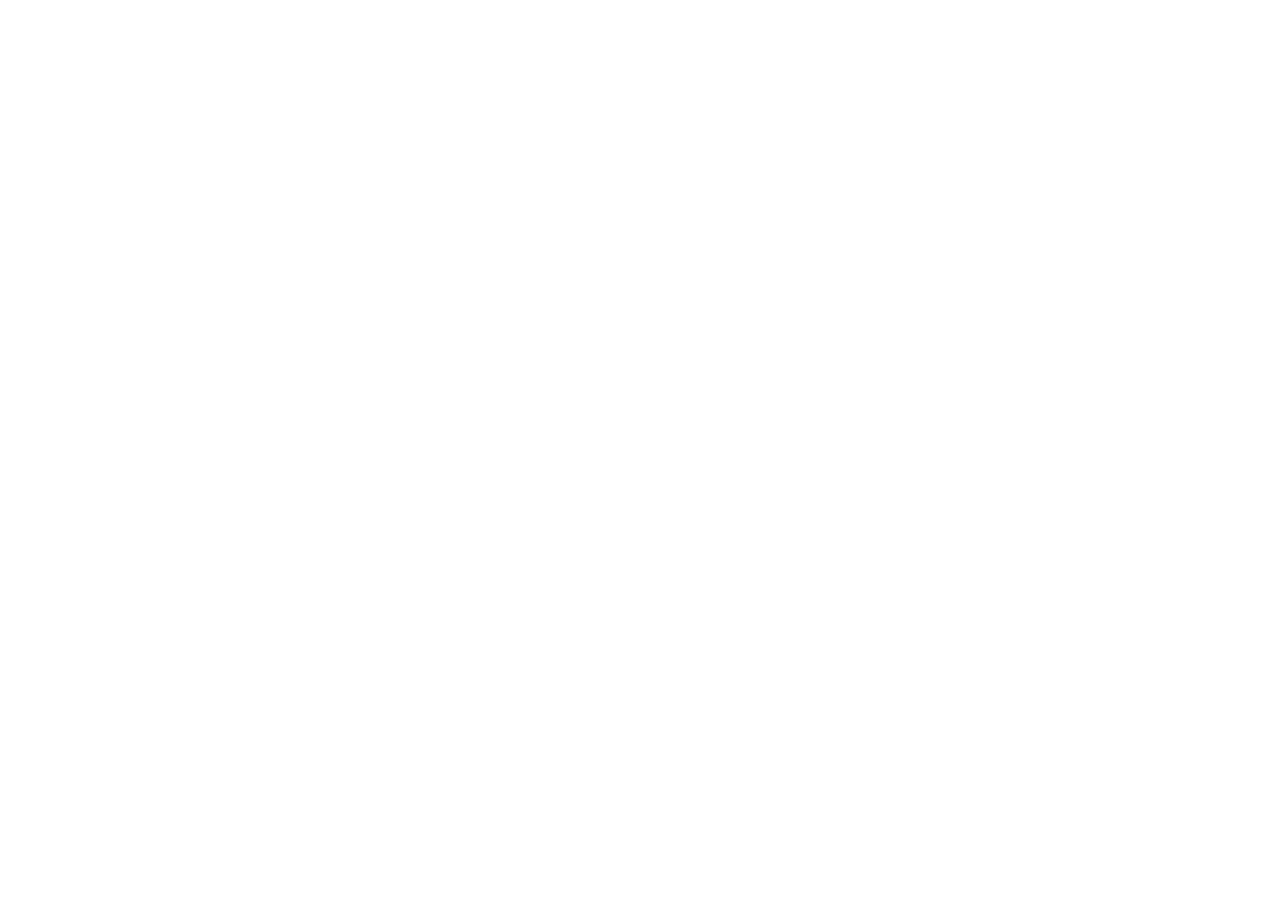
==== index.html @ 80f974c8 "init project" ====
<!DOCTYPE html>
<html lang="en">
<head>
    <meta charset="UTF-8">
    <meta http-equiv="X-UA-Compatible" content="IE=edge">
    <meta name="viewport" content="width=device-width, initial-scale=1.0">
    <title>Document</title>
</head>
<body>
    
</body>
</html>
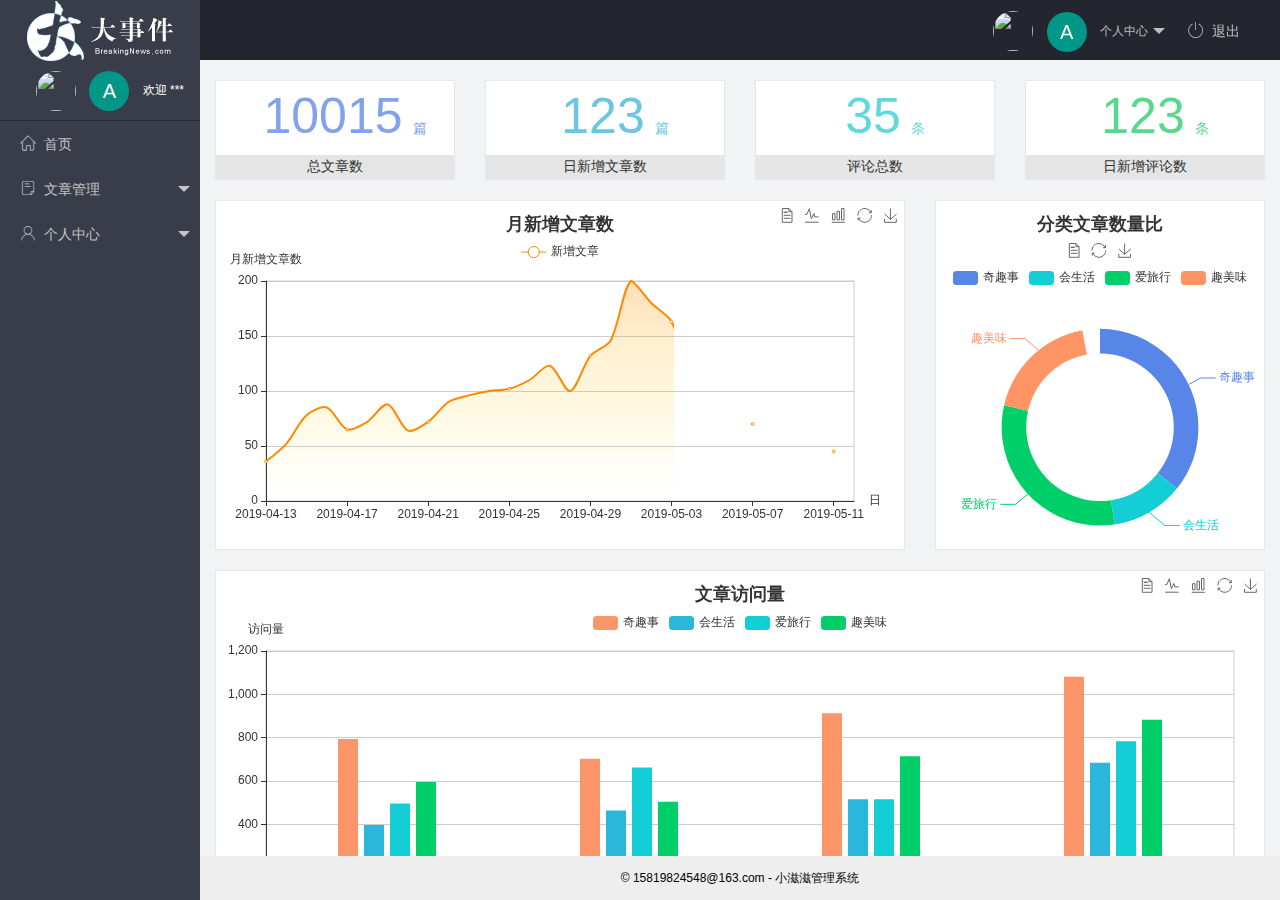
==== commit 9f421a83: "完成了主页功能" ====
--- a/index.html
+++ b/index.html
@@ -1,12 +1,107 @@
 <!DOCTYPE html>
 <html lang="en">
+
 <head>
     <meta charset="UTF-8">
     <meta http-equiv="X-UA-Compatible" content="IE=edge">
     <meta name="viewport" content="width=device-width, initial-scale=1.0">
-    <title>Document</title>
+    <title>后台主页</title>
+    <!-- 导入 layui 样式表 -->
+    <link rel="stylesheet" href="./assets/lib/layui/css/layui.css">
+    <!-- 导入第三方图标库 -->
+    <link rel="stylesheet" href="./assets/fonts/iconfont.css">
+    <!-- 导入 自己的 样式表 -->
+    <link rel="stylesheet" href="./assets/css/index.css">
 </head>
-<body>
-    
+<div class="layui-layout layui-layout-admin">
+    <div class="layui-header">
+        <div class="layui-logo layui-hide-xs layui-bg-black">
+            <img src="./assets/images/logo.png" alt=""/>
+        </div>
+        <!-- 头部区域（可配合layui 已有的水平导航） -->
+        <ul class="layui-nav layui-layout-left">
+            <!-- 移动端显示 -->
+            <li class="layui-nav-item layui-show-xs-inline-block layui-hide-sm" lay-header-event="menuLeft">
+                <i class="layui-icon layui-icon-spread-left"></i>
+            </li>
+
+            <dl class="layui-nav-child">
+                <dd><a href="">menu 11</a></dd>
+                <dd><a href="">menu 22</a></dd>
+                <dd><a href="">menu 33</a></dd>
+            </dl>
+            </li>
+        </ul>
+        <ul class="layui-nav layui-layout-right">
+            <li class="layui-nav-item layui-hide layui-show-md-inline-block">
+                <a href="javascript:;" class="userinfo">
+                    <img src="//tva1.sinaimg.cn/crop.0.0.118.118.180/5db11ff4gw1e77d3nqrv8j203b03cweg.jpg"
+                        class="layui-nav-img">
+                    <span class="text-avatar">A</span>
+                    个人中心 
+                </a>
+                <dl class="layui-nav-child">
+                    <dd><a href="">基本资料</a></dd>
+                    <dd><a href="">更换头像</a></dd>
+                    <dd><a href="">重置密码</a></dd>
+                </dl>
+            </li>
+            <li class="layui-nav-item"><a href="javascript:;" id="btnLogout"><span class="iconfont icon-tuichu
+                "></span>退出</a></li>
+        </ul>
+    </div>
+
+    <div class="layui-side layui-bg-black">
+        <div class="layui-side-scroll">
+            <!-- 欢迎区 -->
+            <div class="userinfo">
+                <img src="//tva1.sinaimg.cn/crop.0.0.118.118.180/5db11ff4gw1e77d3nqrv8j203b03cweg.jpg" class="layui-nav-img">
+                <span class="text-avatar">A</span>
+                <span id="welcome">欢迎 ***</span>
+            </div>
+            <!-- 左侧导航区域（可配合layui已有的垂直导航） -->
+            <ul class="layui-nav layui-nav-tree" lay-shrink="all">
+                <li class="layui-nav-item "><a href="./home/dashboard.html" target="fm"><span class="iconfont icon-home"></span>首页</a></li>
+                <li class="layui-nav-item">
+                    <a class="" href="javascript:;"><span class="iconfont icon-16"></span>文章管理</a>
+                    <dl class="layui-nav-child">
+                        <dd><a href="javascript:;"><i class="layui-icon layui-icon-app"></i>文章类别</a></dd>
+                        <dd><a href="javascript:;"><i class="layui-icon layui-icon-list"></i>文章列表</a></dd>
+                        <dd><a href="javascript:;"><i class="layui-icon layui-icon-release"></i>发布文章</a></dd>
+                       
+                    </dl>
+                </li>
+                <li class="layui-nav-item">
+                    <a href="javascript:;"><span class="iconfont icon-user"></span>个人中心</a>
+                    <dl class="layui-nav-child">
+                        <dd><a href="javascript:;"><i class="layui-icon layui-icon-user"></i>基本资料</a></dd>
+                        <dd><a href="javascript:;"><i class="layui-icon layui-icon-picture"></i>更换头像</a></dd>
+                        <dd><a href="javascript:;"><i class="layui-icon layui-icon-password"></i>重置密码</a></dd>
+                    </dl>
+                </li>
+            </ul>
+        </div>
+    </div>
+
+    <div class="layui-body">
+        <!-- 内容主体区域 -->
+       <iframe name="fm" src="./home/dashboard.html" frameborder="0"></iframe>
+    </div>
+
+    <div class="layui-footer">
+        <!-- 底部固定区域 -->
+        © 15819824548@163.com - 小滋滋管理系统
+    </div>
+</div>
+
+<!-- 导入 layui 的JS -->
+<script src="./assets/lib/layui/layui.all.js"></script>
+<!-- 导入jQUERY -->
+<script src="./assets/lib/jquery.js"></script>
+<!-- 导入baseAPI -->
+<script src="./assets/js/baseAPI.js"></script>
+<!-- 导入自己的js -->
+<script src="./assets/js/index.js"></script>
 </body>
+
 </html>--- a/assets/lib/layui/css/layui.css
+++ b/assets/lib/layui/css/layui.css
@@ -0,0 +1,2 @@
+/** layui-v2.5.5 MIT License By https://www.layui.com */
+ .layui-inline,img{display:inline-block;vertical-align:middle}h1,h2,h3,h4,h5,h6{font-weight:400}.layui-edge,.layui-header,.layui-inline,.layui-main{position:relative}.layui-body,.layui-edge,.layui-elip{overflow:hidden}.layui-btn,.layui-edge,.layui-inline,img{vertical-align:middle}.layui-btn,.layui-disabled,.layui-icon,.layui-unselect{-moz-user-select:none;-webkit-user-select:none;-ms-user-select:none}.layui-elip,.layui-form-checkbox span,.layui-form-pane .layui-form-label{text-overflow:ellipsis;white-space:nowrap}.layui-breadcrumb,.layui-tree-btnGroup{visibility:hidden}blockquote,body,button,dd,div,dl,dt,form,h1,h2,h3,h4,h5,h6,input,li,ol,p,pre,td,textarea,th,ul{margin:0;padding:0;-webkit-tap-highlight-color:rgba(0,0,0,0)}a:active,a:hover{outline:0}img{border:none}li{list-style:none}table{border-collapse:collapse;border-spacing:0}h4,h5,h6{font-size:100%}button,input,optgroup,option,select,textarea{font-family:inherit;font-size:inherit;font-style:inherit;font-weight:inherit;outline:0}pre{white-space:pre-wrap;white-space:-moz-pre-wrap;white-space:-pre-wrap;white-space:-o-pre-wrap;word-wrap:break-word}body{line-height:24px;font:14px Helvetica Neue,Helvetica,PingFang SC,Tahoma,Arial,sans-serif}hr{height:1px;margin:10px 0;border:0;clear:both}a{color:#333;text-decoration:none}a:hover{color:#777}a cite{font-style:normal;*cursor:pointer}.layui-border-box,.layui-border-box *{box-sizing:border-box}.layui-box,.layui-box *{box-sizing:content-box}.layui-clear{clear:both;*zoom:1}.layui-clear:after{content:'\20';clear:both;*zoom:1;display:block;height:0}.layui-inline{*display:inline;*zoom:1}.layui-edge{display:inline-block;width:0;height:0;border-width:6px;border-style:dashed;border-color:transparent}.layui-edge-top{top:-4px;border-bottom-color:#999;border-bottom-style:solid}.layui-edge-right{border-left-color:#999;border-left-style:solid}.layui-edge-bottom{top:2px;border-top-color:#999;border-top-style:solid}.layui-edge-left{border-right-color:#999;border-right-style:solid}.layui-disabled,.layui-disabled:hover{color:#d2d2d2!important;cursor:not-allowed!important}.layui-circle{border-radius:100%}.layui-show{display:block!important}.layui-hide{display:none!important}@font-face{font-family:layui-icon;src:url(../font/iconfont.eot?v=250);src:url(../font/iconfont.eot?v=250#iefix) format('embedded-opentype'),url(../font/iconfont.woff2?v=250) format('woff2'),url(../font/iconfont.woff?v=250) format('woff'),url(../font/iconfont.ttf?v=250) format('truetype'),url(../font/iconfont.svg?v=250#layui-icon) format('svg')}.layui-icon{font-family:layui-icon!important;font-size:16px;font-style:normal;-webkit-font-smoothing:antialiased;-moz-osx-font-smoothing:grayscale}.layui-icon-reply-fill:before{content:"\e611"}.layui-icon-set-fill:before{content:"\e614"}.layui-icon-menu-fill:before{content:"\e60f"}.layui-icon-search:before{content:"\e615"}.layui-icon-share:before{content:"\e641"}.layui-icon-set-sm:before{content:"\e620"}.layui-icon-engine:before{content:"\e628"}.layui-icon-close:before{content:"\1006"}.layui-icon-close-fill:before{content:"\1007"}.layui-icon-chart-screen:before{content:"\e629"}.layui-icon-star:before{content:"\e600"}.layui-icon-circle-dot:before{content:"\e617"}.layui-icon-chat:before{content:"\e606"}.layui-icon-release:before{content:"\e609"}.layui-icon-list:before{content:"\e60a"}.layui-icon-chart:before{content:"\e62c"}.layui-icon-ok-circle:before{content:"\1005"}.layui-icon-layim-theme:before{content:"\e61b"}.layui-icon-table:before{content:"\e62d"}.layui-icon-right:before{content:"\e602"}.layui-icon-left:before{content:"\e603"}.layui-icon-cart-simple:before{content:"\e698"}.layui-icon-face-cry:before{content:"\e69c"}.layui-icon-face-smile:before{content:"\e6af"}.layui-icon-survey:before{content:"\e6b2"}.layui-icon-tree:before{content:"\e62e"}.layui-icon-upload-circle:before{content:"\e62f"}.layui-icon-add-circle:before{content:"\e61f"}.layui-icon-download-circle:before{content:"\e601"}.layui-icon-templeate-1:before{content:"\e630"}.layui-icon-util:before{content:"\e631"}.layui-icon-face-surprised:before{content:"\e664"}.layui-icon-edit:before{content:"\e642"}.layui-icon-speaker:before{content:"\e645"}.layui-icon-down:before{content:"\e61a"}.layui-icon-file:before{content:"\e621"}.layui-icon-layouts:before{content:"\e632"}.layui-icon-rate-half:before{content:"\e6c9"}.layui-icon-add-circle-fine:before{content:"\e608"}.layui-icon-prev-circle:before{content:"\e633"}.layui-icon-read:before{content:"\e705"}.layui-icon-404:before{content:"\e61c"}.layui-icon-carousel:before{content:"\e634"}.layui-icon-help:before{content:"\e607"}.layui-icon-code-circle:before{content:"\e635"}.layui-icon-water:before{content:"\e636"}.layui-icon-username:before{content:"\e66f"}.layui-icon-find-fill:before{content:"\e670"}.layui-icon-about:before{content:"\e60b"}.layui-icon-location:before{content:"\e715"}.layui-icon-up:before{content:"\e619"}.layui-icon-pause:before{content:"\e651"}.layui-icon-date:before{content:"\e637"}.layui-icon-layim-uploadfile:before{content:"\e61d"}.layui-icon-delete:before{content:"\e640"}.layui-icon-play:before{content:"\e652"}.layui-icon-top:before{content:"\e604"}.layui-icon-friends:before{content:"\e612"}.layui-icon-refresh-3:before{content:"\e9aa"}.layui-icon-ok:before{content:"\e605"}.layui-icon-layer:before{content:"\e638"}.layui-icon-face-smile-fine:before{content:"\e60c"}.layui-icon-dollar:before{content:"\e659"}.layui-icon-group:before{content:"\e613"}.layui-icon-layim-download:before{content:"\e61e"}.layui-icon-picture-fine:before{content:"\e60d"}.layui-icon-link:before{content:"\e64c"}.layui-icon-diamond:before{content:"\e735"}.layui-icon-log:before{content:"\e60e"}.layui-icon-rate-solid:before{content:"\e67a"}.layui-icon-fonts-del:before{content:"\e64f"}.layui-icon-unlink:before{content:"\e64d"}.layui-icon-fonts-clear:before{content:"\e639"}.layui-icon-triangle-r:before{content:"\e623"}.layui-icon-circle:before{content:"\e63f"}.layui-icon-radio:before{content:"\e643"}.layui-icon-align-center:before{content:"\e647"}.layui-icon-align-right:before{content:"\e648"}.layui-icon-align-left:before{content:"\e649"}.layui-icon-loading-1:before{content:"\e63e"}.layui-icon-return:before{content:"\e65c"}.layui-icon-fonts-strong:before{content:"\e62b"}.layui-icon-upload:before{content:"\e67c"}.layui-icon-dialogue:before{content:"\e63a"}.layui-icon-video:before{content:"\e6ed"}.layui-icon-headset:before{content:"\e6fc"}.layui-icon-cellphone-fine:before{content:"\e63b"}.layui-icon-add-1:before{content:"\e654"}.layui-icon-face-smile-b:before{content:"\e650"}.layui-icon-fonts-html:before{content:"\e64b"}.layui-icon-form:before{content:"\e63c"}.layui-icon-cart:before{content:"\e657"}.layui-icon-camera-fill:before{content:"\e65d"}.layui-icon-tabs:before{content:"\e62a"}.layui-icon-fonts-code:before{content:"\e64e"}.layui-icon-fire:before{content:"\e756"}.layui-icon-set:before{content:"\e716"}.layui-icon-fonts-u:before{content:"\e646"}.layui-icon-triangle-d:before{content:"\e625"}.layui-icon-tips:before{content:"\e702"}.layui-icon-picture:before{content:"\e64a"}.layui-icon-more-vertical:before{content:"\e671"}.layui-icon-flag:before{content:"\e66c"}.layui-icon-loading:before{content:"\e63d"}.layui-icon-fonts-i:before{content:"\e644"}.layui-icon-refresh-1:before{content:"\e666"}.layui-icon-rmb:before{content:"\e65e"}.layui-icon-home:before{content:"\e68e"}.layui-icon-user:before{content:"\e770"}.layui-icon-notice:before{content:"\e667"}.layui-icon-login-weibo:before{content:"\e675"}.layui-icon-voice:before{content:"\e688"}.layui-icon-upload-drag:before{content:"\e681"}.layui-icon-login-qq:before{content:"\e676"}.layui-icon-snowflake:before{content:"\e6b1"}.layui-icon-file-b:before{content:"\e655"}.layui-icon-template:before{content:"\e663"}.layui-icon-auz:before{content:"\e672"}.layui-icon-console:before{content:"\e665"}.layui-icon-app:before{content:"\e653"}.layui-icon-prev:before{content:"\e65a"}.layui-icon-website:before{content:"\e7ae"}.layui-icon-next:before{content:"\e65b"}.layui-icon-component:before{content:"\e857"}.layui-icon-more:before{content:"\e65f"}.layui-icon-login-wechat:before{content:"\e677"}.layui-icon-shrink-right:before{content:"\e668"}.layui-icon-spread-left:before{content:"\e66b"}.layui-icon-camera:before{content:"\e660"}.layui-icon-note:before{content:"\e66e"}.layui-icon-refresh:before{content:"\e669"}.layui-icon-female:before{content:"\e661"}.layui-icon-male:before{content:"\e662"}.layui-icon-password:before{content:"\e673"}.layui-icon-senior:before{content:"\e674"}.layui-icon-theme:before{content:"\e66a"}.layui-icon-tread:before{content:"\e6c5"}.layui-icon-praise:before{content:"\e6c6"}.layui-icon-star-fill:before{content:"\e658"}.layui-icon-rate:before{content:"\e67b"}.layui-icon-template-1:before{content:"\e656"}.layui-icon-vercode:before{content:"\e679"}.layui-icon-cellphone:before{content:"\e678"}.layui-icon-screen-full:before{content:"\e622"}.layui-icon-screen-restore:before{content:"\e758"}.layui-icon-cols:before{content:"\e610"}.layui-icon-export:before{content:"\e67d"}.layui-icon-print:before{content:"\e66d"}.layui-icon-slider:before{content:"\e714"}.layui-icon-addition:before{content:"\e624"}.layui-icon-subtraction:before{content:"\e67e"}.layui-icon-service:before{content:"\e626"}.layui-icon-transfer:before{content:"\e691"}.layui-main{width:1140px;margin:0 auto}.layui-header{z-index:1000;height:60px}.layui-header a:hover{transition:all .5s;-webkit-transition:all .5s}.layui-side{position:fixed;left:0;top:0;bottom:0;z-index:999;width:200px;overflow-x:hidden}.layui-side-scroll{position:relative;width:220px;height:100%;overflow-x:hidden}.layui-body{position:absolute;left:200px;right:0;top:0;bottom:0;z-index:998;width:auto;overflow-y:auto;box-sizing:border-box}.layui-layout-body{overflow:hidden}.layui-layout-admin .layui-header{background-color:#23262E}.layui-layout-admin .layui-side{top:60px;width:200px;overflow-x:hidden}.layui-layout-admin .layui-body{position:fixed;top:60px;bottom:44px}.layui-layout-admin .layui-main{width:auto;margin:0 15px}.layui-layout-admin .layui-footer{position:fixed;left:200px;right:0;bottom:0;height:44px;line-height:44px;padding:0 15px;background-color:#eee}.layui-layout-admin .layui-logo{position:absolute;left:0;top:0;width:200px;height:100%;line-height:60px;text-align:center;color:#009688;font-size:16px}.layui-layout-admin .layui-header .layui-nav{background:0 0}.layui-layout-left{position:absolute!important;left:200px;top:0}.layui-layout-right{position:absolute!important;right:0;top:0}.layui-container{position:relative;margin:0 auto;padding:0 15px;box-sizing:border-box}.layui-fluid{position:relative;margin:0 auto;padding:0 15px}.layui-row:after,.layui-row:before{content:'';display:block;clear:both}.layui-col-lg1,.layui-col-lg10,.layui-col-lg11,.layui-col-lg12,.layui-col-lg2,.layui-col-lg3,.layui-col-lg4,.layui-col-lg5,.layui-col-lg6,.layui-col-lg7,.layui-col-lg8,.layui-col-lg9,.layui-col-md1,.layui-col-md10,.layui-col-md11,.layui-col-md12,.layui-col-md2,.layui-col-md3,.layui-col-md4,.layui-col-md5,.layui-col-md6,.layui-col-md7,.layui-col-md8,.layui-col-md9,.layui-col-sm1,.layui-col-sm10,.layui-col-sm11,.layui-col-sm12,.layui-col-sm2,.layui-col-sm3,.layui-col-sm4,.layui-col-sm5,.layui-col-sm6,.layui-col-sm7,.layui-col-sm8,.layui-col-sm9,.layui-col-xs1,.layui-col-xs10,.layui-col-xs11,.layui-col-xs12,.layui-col-xs2,.layui-col-xs3,.layui-col-xs4,.layui-col-xs5,.layui-col-xs6,.layui-col-xs7,.layui-col-xs8,.layui-col-xs9{position:relative;display:block;box-sizing:border-box}.layui-col-xs1,.layui-col-xs10,.layui-col-xs11,.layui-col-xs12,.layui-col-xs2,.layui-col-xs3,.layui-col-xs4,.layui-col-xs5,.layui-col-xs6,.layui-col-xs7,.layui-col-xs8,.layui-col-xs9{float:left}.layui-col-xs1{width:8.33333333%}.layui-col-xs2{width:16.66666667%}.layui-col-xs3{width:25%}.layui-col-xs4{width:33.33333333%}.layui-col-xs5{width:41.66666667%}.layui-col-xs6{width:50%}.layui-col-xs7{width:58.33333333%}.layui-col-xs8{width:66.66666667%}.layui-col-xs9{width:75%}.layui-col-xs10{width:83.33333333%}.layui-col-xs11{width:91.66666667%}.layui-col-xs12{width:100%}.layui-col-xs-offset1{margin-left:8.33333333%}.layui-col-xs-offset2{margin-left:16.66666667%}.layui-col-xs-offset3{margin-left:25%}.layui-col-xs-offset4{margin-left:33.33333333%}.layui-col-xs-offset5{margin-left:41.66666667%}.layui-col-xs-offset6{margin-left:50%}.layui-col-xs-offset7{margin-left:58.33333333%}.layui-col-xs-offset8{margin-left:66.66666667%}.layui-col-xs-offset9{margin-left:75%}.layui-col-xs-offset10{margin-left:83.33333333%}.layui-col-xs-offset11{margin-left:91.66666667%}.layui-col-xs-offset12{margin-left:100%}@media screen and (max-width:768px){.layui-hide-xs{display:none!important}.layui-show-xs-block{display:block!important}.layui-show-xs-inline{display:inline!important}.layui-show-xs-inline-block{display:inline-block!important}}@media screen and (min-width:768px){.layui-container{width:750px}.layui-hide-sm{display:none!important}.layui-show-sm-block{display:block!important}.layui-show-sm-inline{display:inline!important}.layui-show-sm-inline-block{display:inline-block!important}.layui-col-sm1,.layui-col-sm10,.layui-col-sm11,.layui-col-sm12,.layui-col-sm2,.layui-col-sm3,.layui-col-sm4,.layui-col-sm5,.layui-col-sm6,.layui-col-sm7,.layui-col-sm8,.layui-col-sm9{float:left}.layui-col-sm1{width:8.33333333%}.layui-col-sm2{width:16.66666667%}.layui-col-sm3{width:25%}.layui-col-sm4{width:33.33333333%}.layui-col-sm5{width:41.66666667%}.layui-col-sm6{width:50%}.layui-col-sm7{width:58.33333333%}.layui-col-sm8{width:66.66666667%}.layui-col-sm9{width:75%}.layui-col-sm10{width:83.33333333%}.layui-col-sm11{width:91.66666667%}.layui-col-sm12{width:100%}.layui-col-sm-offset1{margin-left:8.33333333%}.layui-col-sm-offset2{margin-left:16.66666667%}.layui-col-sm-offset3{margin-left:25%}.layui-col-sm-offset4{margin-left:33.33333333%}.layui-col-sm-offset5{margin-left:41.66666667%}.layui-col-sm-offset6{margin-left:50%}.layui-col-sm-offset7{margin-left:58.33333333%}.layui-col-sm-offset8{margin-left:66.66666667%}.layui-col-sm-offset9{margin-left:75%}.layui-col-sm-offset10{margin-left:83.33333333%}.layui-col-sm-offset11{margin-left:91.66666667%}.layui-col-sm-offset12{margin-left:100%}}@media screen and (min-width:992px){.layui-container{width:970px}.layui-hide-md{display:none!important}.layui-show-md-block{display:block!important}.layui-show-md-inline{display:inline!important}.layui-show-md-inline-block{display:inline-block!important}.layui-col-md1,.layui-col-md10,.layui-col-md11,.layui-col-md12,.layui-col-md2,.layui-col-md3,.layui-col-md4,.layui-col-md5,.layui-col-md6,.layui-col-md7,.layui-col-md8,.layui-col-md9{float:left}.layui-col-md1{width:8.33333333%}.layui-col-md2{width:16.66666667%}.layui-col-md3{width:25%}.layui-col-md4{width:33.33333333%}.layui-col-md5{width:41.66666667%}.layui-col-md6{width:50%}.layui-col-md7{width:58.33333333%}.layui-col-md8{width:66.66666667%}.layui-col-md9{width:75%}.layui-col-md10{width:83.33333333%}.layui-col-md11{width:91.66666667%}.layui-col-md12{width:100%}.layui-col-md-offset1{margin-left:8.33333333%}.layui-col-md-offset2{margin-left:16.66666667%}.layui-col-md-offset3{margin-left:25%}.layui-col-md-offset4{margin-left:33.33333333%}.layui-col-md-offset5{margin-left:41.66666667%}.layui-col-md-offset6{margin-left:50%}.layui-col-md-offset7{margin-left:58.33333333%}.layui-col-md-offset8{margin-left:66.66666667%}.layui-col-md-offset9{margin-left:75%}.layui-col-md-offset10{margin-left:83.33333333%}.layui-col-md-offset11{margin-left:91.66666667%}.layui-col-md-offset12{margin-left:100%}}@media screen and (min-width:1200px){.layui-container{width:1170px}.layui-hide-lg{display:none!important}.layui-show-lg-block{display:block!important}.layui-show-lg-inline{display:inline!important}.layui-show-lg-inline-block{display:inline-block!important}.layui-col-lg1,.layui-col-lg10,.layui-col-lg11,.layui-col-lg12,.layui-col-lg2,.layui-col-lg3,.layui-col-lg4,.layui-col-lg5,.layui-col-lg6,.layui-col-lg7,.layui-col-lg8,.layui-col-lg9{float:left}.layui-col-lg1{width:8.33333333%}.layui-col-lg2{width:16.66666667%}.layui-col-lg3{width:25%}.layui-col-lg4{width:33.33333333%}.layui-col-lg5{width:41.66666667%}.layui-col-lg6{width:50%}.layui-col-lg7{width:58.33333333%}.layui-col-lg8{width:66.66666667%}.layui-col-lg9{width:75%}.layui-col-lg10{width:83.33333333%}.layui-col-lg11{width:91.66666667%}.layui-col-lg12{width:100%}.layui-col-lg-offset1{margin-left:8.33333333%}.layui-col-lg-offset2{margin-left:16.66666667%}.layui-col-lg-offset3{margin-left:25%}.layui-col-lg-offset4{margin-left:33.33333333%}.layui-col-lg-offset5{margin-left:41.66666667%}.layui-col-lg-offset6{margin-left:50%}.layui-col-lg-offset7{margin-left:58.33333333%}.layui-col-lg-offset8{margin-left:66.66666667%}.layui-col-lg-offset9{margin-left:75%}.layui-col-lg-offset10{margin-left:83.33333333%}.layui-col-lg-offset11{margin-left:91.66666667%}.layui-col-lg-offset12{margin-left:100%}}.layui-col-space1{margin:-.5px}.layui-col-space1>*{padding:.5px}.layui-col-space3{margin:-1.5px}.layui-col-space3>*{padding:1.5px}.layui-col-space5{margin:-2.5px}.layui-col-space5>*{padding:2.5px}.layui-col-space8{margin:-3.5px}.layui-col-space8>*{padding:3.5px}.layui-col-space10{margin:-5px}.layui-col-space10>*{padding:5px}.layui-col-space12{margin:-6px}.layui-col-space12>*{padding:6px}.layui-col-space15{margin:-7.5px}.layui-col-space15>*{padding:7.5px}.layui-col-space18{margin:-9px}.layui-col-space18>*{padding:9px}.layui-col-space20{margin:-10px}.layui-col-space20>*{padding:10px}.layui-col-space22{margin:-11px}.layui-col-space22>*{padding:11px}.layui-col-space25{margin:-12.5px}.layui-col-space25>*{padding:12.5px}.layui-col-space30{margin:-15px}.layui-col-space30>*{padding:15px}.layui-btn,.layui-input,.layui-select,.layui-textarea,.layui-upload-button{outline:0;-webkit-appearance:none;transition:all .3s;-webkit-transition:all .3s;box-sizing:border-box}.layui-elem-quote{margin-bottom:10px;padding:15px;line-height:22px;border-left:5px solid #009688;border-radius:0 2px 2px 0;background-color:#f2f2f2}.layui-quote-nm{border-style:solid;border-width:1px 1px 1px 5px;background:0 0}.layui-elem-field{margin-bottom:10px;padding:0;border-width:1px;border-style:solid}.layui-elem-field legend{margin-left:20px;padding:0 10px;font-size:20px;font-weight:300}.layui-field-title{margin:10px 0 20px;border-width:1px 0 0}.layui-field-box{padding:10px 15px}.layui-field-title .layui-field-box{padding:10px 0}.layui-progress{position:relative;height:6px;border-radius:20px;background-color:#e2e2e2}.layui-progress-bar{position:absolute;left:0;top:0;width:0;max-width:100%;height:6px;border-radius:20px;text-align:right;background-color:#5FB878;transition:all .3s;-webkit-transition:all .3s}.layui-progress-big,.layui-progress-big .layui-progress-bar{height:18px;line-height:18px}.layui-progress-text{position:relative;top:-20px;line-height:18px;font-size:12px;color:#666}.layui-progress-big .layui-progress-text{position:static;padding:0 10px;color:#fff}.layui-collapse{border-width:1px;border-style:solid;border-radius:2px}.layui-colla-content,.layui-colla-item{border-top-width:1px;border-top-style:solid}.layui-colla-item:first-child{border-top:none}.layui-colla-title{position:relative;height:42px;line-height:42px;padding:0 15px 0 35px;color:#333;background-color:#f2f2f2;cursor:pointer;font-size:14px;overflow:hidden}.layui-colla-content{display:none;padding:10px 15px;line-height:22px;color:#666}.layui-colla-icon{position:absolute;left:15px;top:0;font-size:14px}.layui-card{margin-bottom:15px;border-radius:2px;background-color:#fff;box-shadow:0 1px 2px 0 rgba(0,0,0,.05)}.layui-card:last-child{margin-bottom:0}.layui-card-header{position:relative;height:42px;line-height:42px;padding:0 15px;border-bottom:1px solid #f6f6f6;color:#333;border-radius:2px 2px 0 0;font-size:14px}.layui-bg-black,.layui-bg-blue,.layui-bg-cyan,.layui-bg-green,.layui-bg-orange,.layui-bg-red{color:#fff!important}.layui-card-body{position:relative;padding:10px 15px;line-height:24px}.layui-card-body[pad15]{padding:15px}.layui-card-body[pad20]{padding:20px}.layui-card-body .layui-table{margin:5px 0}.layui-card .layui-tab{margin:0}.layui-panel-window{position:relative;padding:15px;border-radius:0;border-top:5px solid #E6E6E6;background-color:#fff}.layui-auxiliar-moving{position:fixed;left:0;right:0;top:0;bottom:0;width:100%;height:100%;background:0 0;z-index:9999999999}.layui-form-label,.layui-form-mid,.layui-form-select,.layui-input-block,.layui-input-inline,.layui-textarea{position:relative}.layui-bg-red{background-color:#FF5722!important}.layui-bg-orange{background-color:#FFB800!important}.layui-bg-green{background-color:#009688!important}.layui-bg-cyan{background-color:#2F4056!important}.layui-bg-blue{background-color:#1E9FFF!important}.layui-bg-black{background-color:#393D49!important}.layui-bg-gray{background-color:#eee!important;color:#666!important}.layui-badge-rim,.layui-colla-content,.layui-colla-item,.layui-collapse,.layui-elem-field,.layui-form-pane .layui-form-item[pane],.layui-form-pane .layui-form-label,.layui-input,.layui-layedit,.layui-layedit-tool,.layui-quote-nm,.layui-select,.layui-tab-bar,.layui-tab-card,.layui-tab-title,.layui-tab-title .layui-this:after,.layui-textarea{border-color:#e6e6e6}.layui-timeline-item:before,hr{background-color:#e6e6e6}.layui-text{line-height:22px;font-size:14px;color:#666}.layui-text h1,.layui-text h2,.layui-text h3{font-weight:500;color:#333}.layui-text h1{font-size:30px}.layui-text h2{font-size:24px}.layui-text h3{font-size:18px}.layui-text a:not(.layui-btn){color:#01AAED}.layui-text a:not(.layui-btn):hover{text-decoration:underline}.layui-text ul{padding:5px 0 5px 15px}.layui-text ul li{margin-top:5px;list-style-type:disc}.layui-text em,.layui-word-aux{color:#999!important;padding:0 5px!important}.layui-btn{display:inline-block;height:38px;line-height:38px;padding:0 18px;background-color:#009688;color:#fff;white-space:nowrap;text-align:center;font-size:14px;border:none;border-radius:2px;cursor:pointer}.layui-btn:hover{opacity:.8;filter:alpha(opacity=80);color:#fff}.layui-btn:active{opacity:1;filter:alpha(opacity=100)}.layui-btn+.layui-btn{margin-left:10px}.layui-btn-container{font-size:0}.layui-btn-container .layui-btn{margin-right:10px;margin-bottom:10px}.layui-btn-container .layui-btn+.layui-btn{margin-left:0}.layui-table .layui-btn-container .layui-btn{margin-bottom:9px}.layui-btn-radius{border-radius:100px}.layui-btn .layui-icon{margin-right:3px;font-size:18px;vertical-align:bottom;vertical-align:middle\9}.layui-btn-primary{border:1px solid #C9C9C9;background-color:#fff;color:#555}.layui-btn-primary:hover{border-color:#009688;color:#333}.layui-btn-normal{background-color:#1E9FFF}.layui-btn-warm{background-color:#FFB800}.layui-btn-danger{background-color:#FF5722}.layui-btn-checked{background-color:#5FB878}.layui-btn-disabled,.layui-btn-disabled:active,.layui-btn-disabled:hover{border:1px solid #e6e6e6;background-color:#FBFBFB;color:#C9C9C9;cursor:not-allowed;opacity:1}.layui-btn-lg{height:44px;line-height:44px;padding:0 25px;font-size:16px}.layui-btn-sm{height:30px;line-height:30px;padding:0 10px;font-size:12px}.layui-btn-sm i{font-size:16px!important}.layui-btn-xs{height:22px;line-height:22px;padding:0 5px;font-size:12px}.layui-btn-xs i{font-size:14px!important}.layui-btn-group{display:inline-block;vertical-align:middle;font-size:0}.layui-btn-group .layui-btn{margin-left:0!important;margin-right:0!important;border-left:1px solid rgba(255,255,255,.5);border-radius:0}.layui-btn-group .layui-btn-primary{border-left:none}.layui-btn-group .layui-btn-primary:hover{border-color:#C9C9C9;color:#009688}.layui-btn-group .layui-btn:first-child{border-left:none;border-radius:2px 0 0 2px}.layui-btn-group .layui-btn-primary:first-child{border-left:1px solid #c9c9c9}.layui-btn-group .layui-btn:last-child{border-radius:0 2px 2px 0}.layui-btn-group .layui-btn+.layui-btn{margin-left:0}.layui-btn-group+.layui-btn-group{margin-left:10px}.layui-btn-fluid{width:100%}.layui-input,.layui-select,.layui-textarea{height:38px;line-height:1.3;line-height:38px\9;border-width:1px;border-style:solid;background-color:#fff;border-radius:2px}.layui-input::-webkit-input-placeholder,.layui-select::-webkit-input-placeholder,.layui-textarea::-webkit-input-placeholder{line-height:1.3}.layui-input,.layui-textarea{display:block;width:100%;padding-left:10px}.layui-input:hover,.layui-textarea:hover{border-color:#D2D2D2!important}.layui-input:focus,.layui-textarea:focus{border-color:#C9C9C9!important}.layui-textarea{min-height:100px;height:auto;line-height:20px;padding:6px 10px;resize:vertical}.layui-select{padding:0 10px}.layui-form input[type=checkbox],.layui-form input[type=radio],.layui-form select{display:none}.layui-form [lay-ignore]{display:initial}.layui-form-item{margin-bottom:15px;clear:both;*zoom:1}.layui-form-item:after{content:'\20';clear:both;*zoom:1;display:block;height:0}.layui-form-label{float:left;display:block;padding:9px 15px;width:80px;font-weight:400;line-height:20px;text-align:right}.layui-form-label-col{display:block;float:none;padding:9px 0;line-height:20px;text-align:left}.layui-form-item .layui-inline{margin-bottom:5px;margin-right:10px}.layui-input-block{margin-left:110px;min-height:36px}.layui-input-inline{display:inline-block;vertical-align:middle}.layui-form-item .layui-input-inline{float:left;width:190px;margin-right:10px}.layui-form-text .layui-input-inline{width:auto}.layui-form-mid{float:left;display:block;padding:9px 0!important;line-height:20px;margin-right:10px}.layui-form-danger+.layui-form-select .layui-input,.layui-form-danger:focus{border-color:#FF5722!important}.layui-form-select .layui-input{padding-right:30px;cursor:pointer}.layui-form-select .layui-edge{position:absolute;right:10px;top:50%;margin-top:-3px;cursor:pointer;border-width:6px;border-top-color:#c2c2c2;border-top-style:solid;transition:all .3s;-webkit-transition:all .3s}.layui-form-select dl{display:none;position:absolute;left:0;top:42px;padding:5px 0;z-index:899;min-width:100%;border:1px solid #d2d2d2;max-height:300px;overflow-y:auto;background-color:#fff;border-radius:2px;box-shadow:0 2px 4px rgba(0,0,0,.12);box-sizing:border-box}.layui-form-select dl dd,.layui-form-select dl dt{padding:0 10px;line-height:36px;white-space:nowrap;overflow:hidden;text-overflow:ellipsis}.layui-form-select dl dt{font-size:12px;color:#999}.layui-form-select dl dd{cursor:pointer}.layui-form-select dl dd:hover{background-color:#f2f2f2;-webkit-transition:.5s all;transition:.5s all}.layui-form-select .layui-select-group dd{padding-left:20px}.layui-form-select dl dd.layui-select-tips{padding-left:10px!important;color:#999}.layui-form-select dl dd.layui-this{background-color:#5FB878;color:#fff}.layui-form-checkbox,.layui-form-select dl dd.layui-disabled{background-color:#fff}.layui-form-selected dl{display:block}.layui-form-checkbox,.layui-form-checkbox *,.layui-form-switch{display:inline-block;vertical-align:middle}.layui-form-selected .layui-edge{margin-top:-9px;-webkit-transform:rotate(180deg);transform:rotate(180deg);margin-top:-3px\9}:root .layui-form-selected .layui-edge{margin-top:-9px\0/IE9}.layui-form-selectup dl{top:auto;bottom:42px}.layui-select-none{margin:5px 0;text-align:center;color:#999}.layui-select-disabled .layui-disabled{border-color:#eee!important}.layui-select-disabled .layui-edge{border-top-color:#d2d2d2}.layui-form-checkbox{position:relative;height:30px;line-height:30px;margin-right:10px;padding-right:30px;cursor:pointer;font-size:0;-webkit-transition:.1s linear;transition:.1s linear;box-sizing:border-box}.layui-form-checkbox span{padding:0 10px;height:100%;font-size:14px;border-radius:2px 0 0 2px;background-color:#d2d2d2;color:#fff;overflow:hidden}.layui-form-checkbox:hover span{background-color:#c2c2c2}.layui-form-checkbox i{position:absolute;right:0;top:0;width:30px;height:28px;border:1px solid #d2d2d2;border-left:none;border-radius:0 2px 2px 0;color:#fff;font-size:20px;text-align:center}.layui-form-checkbox:hover i{border-color:#c2c2c2;color:#c2c2c2}.layui-form-checked,.layui-form-checked:hover{border-color:#5FB878}.layui-form-checked span,.layui-form-checked:hover span{background-color:#5FB878}.layui-form-checked i,.layui-form-checked:hover i{color:#5FB878}.layui-form-item .layui-form-checkbox{margin-top:4px}.layui-form-checkbox[lay-skin=primary]{height:auto!important;line-height:normal!important;min-width:18px;min-height:18px;border:none!important;margin-right:0;padding-left:28px;padding-right:0;background:0 0}.layui-form-checkbox[lay-skin=primary] span{padding-left:0;padding-right:15px;line-height:18px;background:0 0;color:#666}.layui-form-checkbox[lay-skin=primary] i{right:auto;left:0;width:16px;height:16px;line-height:16px;border:1px solid #d2d2d2;font-size:12px;border-radius:2px;background-color:#fff;-webkit-transition:.1s linear;transition:.1s linear}.layui-form-checkbox[lay-skin=primary]:hover i{border-color:#5FB878;color:#fff}.layui-form-checked[lay-skin=primary] i{border-color:#5FB878!important;background-color:#5FB878;color:#fff}.layui-checkbox-disbaled[lay-skin=primary] span{background:0 0!important;color:#c2c2c2}.layui-checkbox-disbaled[lay-skin=primary]:hover i{border-color:#d2d2d2}.layui-form-item .layui-form-checkbox[lay-skin=primary]{margin-top:10px}.layui-form-switch{position:relative;height:22px;line-height:22px;min-width:35px;padding:0 5px;margin-top:8px;border:1px solid #d2d2d2;border-radius:20px;cursor:pointer;background-color:#fff;-webkit-transition:.1s linear;transition:.1s linear}.layui-form-switch i{position:absolute;left:5px;top:3px;width:16px;height:16px;border-radius:20px;background-color:#d2d2d2;-webkit-transition:.1s linear;transition:.1s linear}.layui-form-switch em{position:relative;top:0;width:25px;margin-left:21px;padding:0!important;text-align:center!important;color:#999!important;font-style:normal!important;font-size:12px}.layui-form-onswitch{border-color:#5FB878;background-color:#5FB878}.layui-checkbox-disbaled,.layui-checkbox-disbaled i{border-color:#e2e2e2!important}.layui-form-onswitch i{left:100%;margin-left:-21px;background-color:#fff}.layui-form-onswitch em{margin-left:5px;margin-right:21px;color:#fff!important}.layui-checkbox-disbaled span{background-color:#e2e2e2!important}.layui-checkbox-disbaled:hover i{color:#fff!important}[lay-radio]{display:none}.layui-form-radio,.layui-form-radio *{display:inline-block;vertical-align:middle}.layui-form-radio{line-height:28px;margin:6px 10px 0 0;padding-right:10px;cursor:pointer;font-size:0}.layui-form-radio *{font-size:14px}.layui-form-radio>i{margin-right:8px;font-size:22px;color:#c2c2c2}.layui-form-radio>i:hover,.layui-form-radioed>i{color:#5FB878}.layui-radio-disbaled>i{color:#e2e2e2!important}.layui-form-pane .layui-form-label{width:110px;padding:8px 15px;height:38px;line-height:20px;border-width:1px;border-style:solid;border-radius:2px 0 0 2px;text-align:center;background-color:#FBFBFB;overflow:hidden;box-sizing:border-box}.layui-form-pane .layui-input-inline{margin-left:-1px}.layui-form-pane .layui-input-block{margin-left:110px;left:-1px}.layui-form-pane .layui-input{border-radius:0 2px 2px 0}.layui-form-pane .layui-form-text .layui-form-label{float:none;width:100%;border-radius:2px;box-sizing:border-box;text-align:left}.layui-form-pane .layui-form-text .layui-input-inline{display:block;margin:0;top:-1px;clear:both}.layui-form-pane .layui-form-text .layui-input-block{margin:0;left:0;top:-1px}.layui-form-pane .layui-form-text .layui-textarea{min-height:100px;border-radius:0 0 2px 2px}.layui-form-pane .layui-form-checkbox{margin:4px 0 4px 10px}.layui-form-pane .layui-form-radio,.layui-form-pane .layui-form-switch{margin-top:6px;margin-left:10px}.layui-form-pane .layui-form-item[pane]{position:relative;border-width:1px;border-style:solid}.layui-form-pane .layui-form-item[pane] .layui-form-label{position:absolute;left:0;top:0;height:100%;border-width:0 1px 0 0}.layui-form-pane .layui-form-item[pane] .layui-input-inline{margin-left:110px}@media screen and (max-width:450px){.layui-form-item .layui-form-label{text-overflow:ellipsis;overflow:hidden;white-space:nowrap}.layui-form-item .layui-inline{display:block;margin-right:0;margin-bottom:20px;clear:both}.layui-form-item .layui-inline:after{content:'\20';clear:both;display:block;height:0}.layui-form-item .layui-input-inline{display:block;float:none;left:-3px;width:auto;margin:0 0 10px 112px}.layui-form-item .layui-input-inline+.layui-form-mid{margin-left:110px;top:-5px;padding:0}.layui-form-item .layui-form-checkbox{margin-right:5px;margin-bottom:5px}}.layui-layedit{border-width:1px;border-style:solid;border-radius:2px}.layui-layedit-tool{padding:3px 5px;border-bottom-width:1px;border-bottom-style:solid;font-size:0}.layedit-tool-fixed{position:fixed;top:0;border-top:1px solid #e2e2e2}.layui-layedit-tool .layedit-tool-mid,.layui-layedit-tool .layui-icon{display:inline-block;vertical-align:middle;text-align:center;font-size:14px}.layui-layedit-tool .layui-icon{position:relative;width:32px;height:30px;line-height:30px;margin:3px 5px;color:#777;cursor:pointer;border-radius:2px}.layui-layedit-tool .layui-icon:hover{color:#393D49}.layui-layedit-tool .layui-icon:active{color:#000}.layui-layedit-tool .layedit-tool-active{background-color:#e2e2e2;color:#000}.layui-layedit-tool .layui-disabled,.layui-layedit-tool .layui-disabled:hover{color:#d2d2d2;cursor:not-allowed}.layui-layedit-tool .layedit-tool-mid{width:1px;height:18px;margin:0 10px;background-color:#d2d2d2}.layedit-tool-html{width:50px!important;font-size:30px!important}.layedit-tool-b,.layedit-tool-code,.layedit-tool-help{font-size:16px!important}.layedit-tool-d,.layedit-tool-face,.layedit-tool-image,.layedit-tool-unlink{font-size:18px!important}.layedit-tool-image input{position:absolute;font-size:0;left:0;top:0;width:100%;height:100%;opacity:.01;filter:Alpha(opacity=1);cursor:pointer}.layui-layedit-iframe iframe{display:block;width:100%}#LAY_layedit_code{overflow:hidden}.layui-laypage{display:inline-block;*display:inline;*zoom:1;vertical-align:middle;margin:10px 0;font-size:0}.layui-laypage>a:first-child,.layui-laypage>a:first-child em{border-radius:2px 0 0 2px}.layui-laypage>a:last-child,.layui-laypage>a:last-child em{border-radius:0 2px 2px 0}.layui-laypage>:first-child{margin-left:0!important}.layui-laypage>:last-child{margin-right:0!important}.layui-laypage a,.layui-laypage button,.layui-laypage input,.layui-laypage select,.layui-laypage span{border:1px solid #e2e2e2}.layui-laypage a,.layui-laypage span{display:inline-block;*display:inline;*zoom:1;vertical-align:middle;padding:0 15px;height:28px;line-height:28px;margin:0 -1px 5px 0;background-color:#fff;color:#333;font-size:12px}.layui-flow-more a *,.layui-laypage input,.layui-table-view select[lay-ignore]{display:inline-block}.layui-laypage a:hover{color:#009688}.layui-laypage em{font-style:normal}.layui-laypage .layui-laypage-spr{color:#999;font-weight:700}.layui-laypage a{text-decoration:none}.layui-laypage .layui-laypage-curr{position:relative}.layui-laypage .layui-laypage-curr em{position:relative;color:#fff}.layui-laypage .layui-laypage-curr .layui-laypage-em{position:absolute;left:-1px;top:-1px;padding:1px;width:100%;height:100%;background-color:#009688}.layui-laypage-em{border-radius:2px}.layui-laypage-next em,.layui-laypage-prev em{font-family:Sim sun;font-size:16px}.layui-laypage .layui-laypage-count,.layui-laypage .layui-laypage-limits,.layui-laypage .layui-laypage-refresh,.layui-laypage .layui-laypage-skip{margin-left:10px;margin-right:10px;padding:0;border:none}.layui-laypage .layui-laypage-limits,.layui-laypage .layui-laypage-refresh{vertical-align:top}.layui-laypage .layui-laypage-refresh i{font-size:18px;cursor:pointer}.layui-laypage select{height:22px;padding:3px;border-radius:2px;cursor:pointer}.layui-laypage .layui-laypage-skip{height:30px;line-height:30px;color:#999}.layui-laypage button,.layui-laypage input{height:30px;line-height:30px;border-radius:2px;vertical-align:top;background-color:#fff;box-sizing:border-box}.layui-laypage input{width:40px;margin:0 10px;padding:0 3px;text-align:center}.layui-laypage input:focus,.layui-laypage select:focus{border-color:#009688!important}.layui-laypage button{margin-left:10px;padding:0 10px;cursor:pointer}.layui-table,.layui-table-view{margin:10px 0}.layui-flow-more{margin:10px 0;text-align:center;color:#999;font-size:14px}.layui-flow-more a{height:32px;line-height:32px}.layui-flow-more a *{vertical-align:top}.layui-flow-more a cite{padding:0 20px;border-radius:3px;background-color:#eee;color:#333;font-style:normal}.layui-flow-more a cite:hover{opacity:.8}.layui-flow-more a i{font-size:30px;color:#737383}.layui-table{width:100%;background-color:#fff;color:#666}.layui-table tr{transition:all .3s;-webkit-transition:all .3s}.layui-table th{text-align:left;font-weight:400}.layui-table tbody tr:hover,.layui-table thead tr,.layui-table-click,.layui-table-header,.layui-table-hover,.layui-table-mend,.layui-table-patch,.layui-table-tool,.layui-table-total,.layui-table-total tr,.layui-table[lay-even] tr:nth-child(even){background-color:#f2f2f2}.layui-table td,.layui-table th,.layui-table-col-set,.layui-table-fixed-r,.layui-table-grid-down,.layui-table-header,.layui-table-page,.layui-table-tips-main,.layui-table-tool,.layui-table-total,.layui-table-view,.layui-table[lay-skin=line],.layui-table[lay-skin=row]{border-width:1px;border-style:solid;border-color:#e6e6e6}.layui-table td,.layui-table th{position:relative;padding:9px 15px;min-height:20px;line-height:20px;font-size:14px}.layui-table[lay-skin=line] td,.layui-table[lay-skin=line] th{border-width:0 0 1px}.layui-table[lay-skin=row] td,.layui-table[lay-skin=row] th{border-width:0 1px 0 0}.layui-table[lay-skin=nob] td,.layui-table[lay-skin=nob] th{border:none}.layui-table img{max-width:100px}.layui-table[lay-size=lg] td,.layui-table[lay-size=lg] th{padding:15px 30px}.layui-table-view .layui-table[lay-size=lg] .layui-table-cell{height:40px;line-height:40px}.layui-table[lay-size=sm] td,.layui-table[lay-size=sm] th{font-size:12px;padding:5px 10px}.layui-table-view .layui-table[lay-size=sm] .layui-table-cell{height:20px;line-height:20px}.layui-table[lay-data]{display:none}.layui-table-box{position:relative;overflow:hidden}.layui-table-view .layui-table{position:relative;width:auto;margin:0}.layui-table-view .layui-table[lay-skin=line]{border-width:0 1px 0 0}.layui-table-view .layui-table[lay-skin=row]{border-width:0 0 1px}.layui-table-view .layui-table td,.layui-table-view .layui-table th{padding:5px 0;border-top:none;border-left:none}.layui-table-view .layui-table th.layui-unselect .layui-table-cell span{cursor:pointer}.layui-table-view .layui-table td{cursor:default}.layui-table-view .layui-table td[data-edit=text]{cursor:text}.layui-table-view .layui-form-checkbox[lay-skin=primary] i{width:18px;height:18px}.layui-table-view .layui-form-radio{line-height:0;padding:0}.layui-table-view .layui-form-radio>i{margin:0;font-size:20px}.layui-table-init{position:absolute;left:0;top:0;width:100%;height:100%;text-align:center;z-index:110}.layui-table-init .layui-icon{position:absolute;left:50%;top:50%;margin:-15px 0 0 -15px;font-size:30px;color:#c2c2c2}.layui-table-header{border-width:0 0 1px;overflow:hidden}.layui-table-header .layui-table{margin-bottom:-1px}.layui-table-tool .layui-inline[lay-event]{position:relative;width:26px;height:26px;padding:5px;line-height:16px;margin-right:10px;text-align:center;color:#333;border:1px solid #ccc;cursor:pointer;-webkit-transition:.5s all;transition:.5s all}.layui-table-tool .layui-inline[lay-event]:hover{border:1px solid #999}.layui-table-tool-temp{padding-right:120px}.layui-table-tool-self{position:absolute;right:17px;top:10px}.layui-table-tool .layui-table-tool-self .layui-inline[lay-event]{margin:0 0 0 10px}.layui-table-tool-panel{position:absolute;top:29px;left:-1px;padding:5px 0;min-width:150px;min-height:40px;border:1px solid #d2d2d2;text-align:left;overflow-y:auto;background-color:#fff;box-shadow:0 2px 4px rgba(0,0,0,.12)}.layui-table-cell,.layui-table-tool-panel li{overflow:hidden;text-overflow:ellipsis;white-space:nowrap}.layui-table-tool-panel li{padding:0 10px;line-height:30px;-webkit-transition:.5s all;transition:.5s all}.layui-table-tool-panel li .layui-form-checkbox[lay-skin=primary]{width:100%;padding-left:28px}.layui-table-tool-panel li:hover{background-color:#f2f2f2}.layui-table-tool-panel li .layui-form-checkbox[lay-skin=primary] i{position:absolute;left:0;top:0}.layui-table-tool-panel li .layui-form-checkbox[lay-skin=primary] span{padding:0}.layui-table-tool .layui-table-tool-self .layui-table-tool-panel{left:auto;right:-1px}.layui-table-col-set{position:absolute;right:0;top:0;width:20px;height:100%;border-width:0 0 0 1px;background-color:#fff}.layui-table-sort{width:10px;height:20px;margin-left:5px;cursor:pointer!important}.layui-table-sort .layui-edge{position:absolute;left:5px;border-width:5px}.layui-table-sort .layui-table-sort-asc{top:3px;border-top:none;border-bottom-style:solid;border-bottom-color:#b2b2b2}.layui-table-sort .layui-table-sort-asc:hover{border-bottom-color:#666}.layui-table-sort .layui-table-sort-desc{bottom:5px;border-bottom:none;border-top-style:solid;border-top-color:#b2b2b2}.layui-table-sort .layui-table-sort-desc:hover{border-top-color:#666}.layui-table-sort[lay-sort=asc] .layui-table-sort-asc{border-bottom-color:#000}.layui-table-sort[lay-sort=desc] .layui-table-sort-desc{border-top-color:#000}.layui-table-cell{height:28px;line-height:28px;padding:0 15px;position:relative;box-sizing:border-box}.layui-table-cell .layui-form-checkbox[lay-skin=primary]{top:-1px;padding:0}.layui-table-cell .layui-table-link{color:#01AAED}.laytable-cell-checkbox,.laytable-cell-numbers,.laytable-cell-radio,.laytable-cell-space{padding:0;text-align:center}.layui-table-body{position:relative;overflow:auto;margin-right:-1px;margin-bottom:-1px}.layui-table-body .layui-none{line-height:26px;padding:15px;text-align:center;color:#999}.layui-table-fixed{position:absolute;left:0;top:0;z-index:101}.layui-table-fixed .layui-table-body{overflow:hidden}.layui-table-fixed-l{box-shadow:0 -1px 8px rgba(0,0,0,.08)}.layui-table-fixed-r{left:auto;right:-1px;border-width:0 0 0 1px;box-shadow:-1px 0 8px rgba(0,0,0,.08)}.layui-table-fixed-r .layui-table-header{position:relative;overflow:visible}.layui-table-mend{position:absolute;right:-49px;top:0;height:100%;width:50px}.layui-table-tool{position:relative;z-index:890;width:100%;min-height:50px;line-height:30px;padding:10px 15px;border-width:0 0 1px}.layui-table-tool .layui-btn-container{margin-bottom:-10px}.layui-table-page,.layui-table-total{border-width:1px 0 0;margin-bottom:-1px;overflow:hidden}.layui-table-page{position:relative;width:100%;padding:7px 7px 0;height:41px;font-size:12px;white-space:nowrap}.layui-table-page>div{height:26px}.layui-table-page .layui-laypage{margin:0}.layui-table-page .layui-laypage a,.layui-table-page .layui-laypage span{height:26px;line-height:26px;margin-bottom:10px;border:none;background:0 0}.layui-table-page .layui-laypage a,.layui-table-page .layui-laypage span.layui-laypage-curr{padding:0 12px}.layui-table-page .layui-laypage span{margin-left:0;padding:0}.layui-table-page .layui-laypage .layui-laypage-prev{margin-left:-7px!important}.layui-table-page .layui-laypage .layui-laypage-curr .layui-laypage-em{left:0;top:0;padding:0}.layui-table-page .layui-laypage button,.layui-table-page .layui-laypage input{height:26px;line-height:26px}.layui-table-page .layui-laypage input{width:40px}.layui-table-page .layui-laypage button{padding:0 10px}.layui-table-page select{height:18px}.layui-table-patch .layui-table-cell{padding:0;width:30px}.layui-table-edit{position:absolute;left:0;top:0;width:100%;height:100%;padding:0 14px 1px;border-radius:0;box-shadow:1px 1px 20px rgba(0,0,0,.15)}.layui-table-edit:focus{border-color:#5FB878!important}select.layui-table-edit{padding:0 0 0 10px;border-color:#C9C9C9}.layui-table-view .layui-form-checkbox,.layui-table-view .layui-form-radio,.layui-table-view .layui-form-switch{top:0;margin:0;box-sizing:content-box}.layui-table-view .layui-form-checkbox{top:-1px;height:26px;line-height:26px}.layui-table-view .layui-form-checkbox i{height:26px}.layui-table-grid .layui-table-cell{overflow:visible}.layui-table-grid-down{position:absolute;top:0;right:0;width:26px;height:100%;padding:5px 0;border-width:0 0 0 1px;text-align:center;background-color:#fff;color:#999;cursor:pointer}.layui-table-grid-down .layui-icon{position:absolute;top:50%;left:50%;margin:-8px 0 0 -8px}.layui-table-grid-down:hover{background-color:#fbfbfb}body .layui-table-tips .layui-layer-content{background:0 0;padding:0;box-shadow:0 1px 6px rgba(0,0,0,.12)}.layui-table-tips-main{margin:-44px 0 0 -1px;max-height:150px;padding:8px 15px;font-size:14px;overflow-y:scroll;background-color:#fff;color:#666}.layui-table-tips-c{position:absolute;right:-3px;top:-13px;width:20px;height:20px;padding:3px;cursor:pointer;background-color:#666;border-radius:50%;color:#fff}.layui-table-tips-c:hover{background-color:#777}.layui-table-tips-c:before{position:relative;right:-2px}.layui-upload-file{display:none!important;opacity:.01;filter:Alpha(opacity=1)}.layui-upload-drag,.layui-upload-form,.layui-upload-wrap{display:inline-block}.layui-upload-list{margin:10px 0}.layui-upload-choose{padding:0 10px;color:#999}.layui-upload-drag{position:relative;padding:30px;border:1px dashed #e2e2e2;background-color:#fff;text-align:center;cursor:pointer;color:#999}.layui-upload-drag .layui-icon{font-size:50px;color:#009688}.layui-upload-drag[lay-over]{border-color:#009688}.layui-upload-iframe{position:absolute;width:0;height:0;border:0;visibility:hidden}.layui-upload-wrap{position:relative;vertical-align:middle}.layui-upload-wrap .layui-upload-file{display:block!important;position:absolute;left:0;top:0;z-index:10;font-size:100px;width:100%;height:100%;opacity:.01;filter:Alpha(opacity=1);cursor:pointer}.layui-transfer-active,.layui-transfer-box{display:inline-block;vertical-align:middle}.layui-transfer-box,.layui-transfer-header,.layui-transfer-search{border-width:0;border-style:solid;border-color:#e6e6e6}.layui-transfer-box{position:relative;border-width:1px;width:200px;height:360px;border-radius:2px;background-color:#fff}.layui-transfer-box .layui-form-checkbox{width:100%;margin:0!important}.layui-transfer-header{height:38px;line-height:38px;padding:0 10px;border-bottom-width:1px}.layui-transfer-search{position:relative;padding:10px;border-bottom-width:1px}.layui-transfer-search .layui-input{height:32px;padding-left:30px;font-size:12px}.layui-transfer-search .layui-icon-search{position:absolute;left:20px;top:50%;margin-top:-8px;color:#666}.layui-transfer-active{margin:0 15px}.layui-transfer-active .layui-btn{display:block;margin:0;padding:0 15px;background-color:#5FB878;border-color:#5FB878;color:#fff}.layui-transfer-active .layui-btn-disabled{background-color:#FBFBFB;border-color:#e6e6e6;color:#C9C9C9}.layui-transfer-active .layui-btn:first-child{margin-bottom:15px}.layui-transfer-active .layui-btn .layui-icon{margin:0;font-size:14px!important}.layui-transfer-data{padding:5px 0;overflow:auto}.layui-transfer-data li{height:32px;line-height:32px;padding:0 10px}.layui-transfer-data li:hover{background-color:#f2f2f2;transition:.5s all}.layui-transfer-data .layui-none{padding:15px 10px;text-align:center;color:#999}.layui-nav{position:relative;padding:0 20px;background-color:#393D49;color:#fff;border-radius:2px;font-size:0;box-sizing:border-box}.layui-nav *{font-size:14px}.layui-nav .layui-nav-item{position:relative;display:inline-block;*display:inline;*zoom:1;vertical-align:middle;line-height:60px}.layui-nav .layui-nav-item a{display:block;padding:0 20px;color:#fff;color:rgba(255,255,255,.7);transition:all .3s;-webkit-transition:all .3s}.layui-nav .layui-this:after,.layui-nav-bar,.layui-nav-tree .layui-nav-itemed:after{position:absolute;left:0;top:0;width:0;height:5px;background-color:#5FB878;transition:all .2s;-webkit-transition:all .2s}.layui-nav-bar{z-index:1000}.layui-nav .layui-nav-item a:hover,.layui-nav .layui-this a{color:#fff}.layui-nav .layui-this:after{content:'';top:auto;bottom:0;width:100%}.layui-nav-img{width:30px;height:30px;margin-right:10px;border-radius:50%}.layui-nav .layui-nav-more{content:'';width:0;height:0;border-style:solid dashed dashed;border-color:#fff transparent transparent;overflow:hidden;cursor:pointer;transition:all .2s;-webkit-transition:all .2s;position:absolute;top:50%;right:3px;margin-top:-3px;border-width:6px;border-top-color:rgba(255,255,255,.7)}.layui-nav .layui-nav-mored,.layui-nav-itemed>a .layui-nav-more{margin-top:-9px;border-style:dashed dashed solid;border-color:transparent transparent #fff}.layui-nav-child{display:none;position:absolute;left:0;top:65px;min-width:100%;line-height:36px;padding:5px 0;box-shadow:0 2px 4px rgba(0,0,0,.12);border:1px solid #d2d2d2;background-color:#fff;z-index:100;border-radius:2px;white-space:nowrap}.layui-nav .layui-nav-child a{color:#333}.layui-nav .layui-nav-child a:hover{background-color:#f2f2f2;color:#000}.layui-nav-child dd{position:relative}.layui-nav .layui-nav-child dd.layui-this a,.layui-nav-child dd.layui-this{background-color:#5FB878;color:#fff}.layui-nav-child dd.layui-this:after{display:none}.layui-nav-tree{width:200px;padding:0}.layui-nav-tree .layui-nav-item{display:block;width:100%;line-height:45px}.layui-nav-tree .layui-nav-item a{position:relative;height:45px;line-height:45px;text-overflow:ellipsis;overflow:hidden;white-space:nowrap}.layui-nav-tree .layui-nav-item a:hover{background-color:#4E5465}.layui-nav-tree .layui-nav-bar{width:5px;height:0;background-color:#009688}.layui-nav-tree .layui-nav-child dd.layui-this,.layui-nav-tree .layui-nav-child dd.layui-this a,.layui-nav-tree .layui-this,.layui-nav-tree .layui-this>a,.layui-nav-tree .layui-this>a:hover{background-color:#009688;color:#fff}.layui-nav-tree .layui-this:after{display:none}.layui-nav-itemed>a,.layui-nav-tree .layui-nav-title a,.layui-nav-tree .layui-nav-title a:hover{color:#fff!important}.layui-nav-tree .layui-nav-child{position:relative;z-index:0;top:0;border:none;box-shadow:none}.layui-nav-tree .layui-nav-child a{height:40px;line-height:40px;color:#fff;color:rgba(255,255,255,.7)}.layui-nav-tree .layui-nav-child,.layui-nav-tree .layui-nav-child a:hover{background:0 0;color:#fff}.layui-nav-tree .layui-nav-more{right:10px}.layui-nav-itemed>.layui-nav-child{display:block;padding:0;background-color:rgba(0,0,0,.3)!important}.layui-nav-itemed>.layui-nav-child>.layui-this>.layui-nav-child{display:block}.layui-nav-side{position:fixed;top:0;bottom:0;left:0;overflow-x:hidden;z-index:999}.layui-bg-blue .layui-nav-bar,.layui-bg-blue .layui-nav-itemed:after,.layui-bg-blue .layui-this:after{background-color:#93D1FF}.layui-bg-blue .layui-nav-child dd.layui-this{background-color:#1E9FFF}.layui-bg-blue .layui-nav-itemed>a,.layui-nav-tree.layui-bg-blue .layui-nav-title a,.layui-nav-tree.layui-bg-blue .layui-nav-title a:hover{background-color:#007DDB!important}.layui-breadcrumb{font-size:0}.layui-breadcrumb>*{font-size:14px}.layui-breadcrumb a{color:#999!important}.layui-breadcrumb a:hover{color:#5FB878!important}.layui-breadcrumb a cite{color:#666;font-style:normal}.layui-breadcrumb span[lay-separator]{margin:0 10px;color:#999}.layui-tab{margin:10px 0;text-align:left!important}.layui-tab[overflow]>.layui-tab-title{overflow:hidden}.layui-tab-title{position:relative;left:0;height:40px;white-space:nowrap;font-size:0;border-bottom-width:1px;border-bottom-style:solid;transition:all .2s;-webkit-transition:all .2s}.layui-tab-title li{display:inline-block;*display:inline;*zoom:1;vertical-align:middle;font-size:14px;transition:all .2s;-webkit-transition:all .2s;position:relative;line-height:40px;min-width:65px;padding:0 15px;text-align:center;cursor:pointer}.layui-tab-title li a{display:block}.layui-tab-title .layui-this{color:#000}.layui-tab-title .layui-this:after{position:absolute;left:0;top:0;content:'';width:100%;height:41px;border-width:1px;border-style:solid;border-bottom-color:#fff;border-radius:2px 2px 0 0;box-sizing:border-box;pointer-events:none}.layui-tab-bar{position:absolute;right:0;top:0;z-index:10;width:30px;height:39px;line-height:39px;border-width:1px;border-style:solid;border-radius:2px;text-align:center;background-color:#fff;cursor:pointer}.layui-tab-bar .layui-icon{position:relative;display:inline-block;top:3px;transition:all .3s;-webkit-transition:all .3s}.layui-tab-item{display:none}.layui-tab-more{padding-right:30px;height:auto!important;white-space:normal!important}.layui-tab-more li.layui-this:after{border-bottom-color:#e2e2e2;border-radius:2px}.layui-tab-more .layui-tab-bar .layui-icon{top:-2px;top:3px\9;-webkit-transform:rotate(180deg);transform:rotate(180deg)}:root .layui-tab-more .layui-tab-bar .layui-icon{top:-2px\0/IE9}.layui-tab-content{padding:10px}.layui-tab-title li .layui-tab-close{position:relative;display:inline-block;width:18px;height:18px;line-height:20px;margin-left:8px;top:1px;text-align:center;font-size:14px;color:#c2c2c2;transition:all .2s;-webkit-transition:all .2s}.layui-tab-title li .layui-tab-close:hover{border-radius:2px;background-color:#FF5722;color:#fff}.layui-tab-brief>.layui-tab-title .layui-this{color:#009688}.layui-tab-brief>.layui-tab-more li.layui-this:after,.layui-tab-brief>.layui-tab-title .layui-this:after{border:none;border-radius:0;border-bottom:2px solid #5FB878}.layui-tab-brief[overflow]>.layui-tab-title .layui-this:after{top:-1px}.layui-tab-card{border-width:1px;border-style:solid;border-radius:2px;box-shadow:0 2px 5px 0 rgba(0,0,0,.1)}.layui-tab-card>.layui-tab-title{background-color:#f2f2f2}.layui-tab-card>.layui-tab-title li{margin-right:-1px;margin-left:-1px}.layui-tab-card>.layui-tab-title .layui-this{background-color:#fff}.layui-tab-card>.layui-tab-title .layui-this:after{border-top:none;border-width:1px;border-bottom-color:#fff}.layui-tab-card>.layui-tab-title .layui-tab-bar{height:40px;line-height:40px;border-radius:0;border-top:none;border-right:none}.layui-tab-card>.layui-tab-more .layui-this{background:0 0;color:#5FB878}.layui-tab-card>.layui-tab-more .layui-this:after{border:none}.layui-timeline{padding-left:5px}.layui-timeline-item{position:relative;padding-bottom:20px}.layui-timeline-axis{position:absolute;left:-5px;top:0;z-index:10;width:20px;height:20px;line-height:20px;background-color:#fff;color:#5FB878;border-radius:50%;text-align:center;cursor:pointer}.layui-timeline-axis:hover{color:#FF5722}.layui-timeline-item:before{content:'';position:absolute;left:5px;top:0;z-index:0;width:1px;height:100%}.layui-timeline-item:last-child:before{display:none}.layui-timeline-item:first-child:before{display:block}.layui-timeline-content{padding-left:25px}.layui-timeline-title{position:relative;margin-bottom:10px}.layui-badge,.layui-badge-dot,.layui-badge-rim{position:relative;display:inline-block;padding:0 6px;font-size:12px;text-align:center;background-color:#FF5722;color:#fff;border-radius:2px}.layui-badge{height:18px;line-height:18px}.layui-badge-dot{width:8px;height:8px;padding:0;border-radius:50%}.layui-badge-rim{height:18px;line-height:18px;border-width:1px;border-style:solid;background-color:#fff;color:#666}.layui-btn .layui-badge,.layui-btn .layui-badge-dot{margin-left:5px}.layui-nav .layui-badge,.layui-nav .layui-badge-dot{position:absolute;top:50%;margin:-8px 6px 0}.layui-tab-title .layui-badge,.layui-tab-title .layui-badge-dot{left:5px;top:-2px}.layui-carousel{position:relative;left:0;top:0;background-color:#f8f8f8}.layui-carousel>[carousel-item]{position:relative;width:100%;height:100%;overflow:hidden}.layui-carousel>[carousel-item]:before{position:absolute;content:'\e63d';left:50%;top:50%;width:100px;line-height:20px;margin:-10px 0 0 -50px;text-align:center;color:#c2c2c2;font-family:layui-icon!important;font-size:30px;font-style:normal;-webkit-font-smoothing:antialiased;-moz-osx-font-smoothing:grayscale}.layui-carousel>[carousel-item]>*{display:none;position:absolute;left:0;top:0;width:100%;height:100%;background-color:#f8f8f8;transition-duration:.3s;-webkit-transition-duration:.3s}.layui-carousel-updown>*{-webkit-transition:.3s ease-in-out up;transition:.3s ease-in-out up}.layui-carousel-arrow{display:none\9;opacity:0;position:absolute;left:10px;top:50%;margin-top:-18px;width:36px;height:36px;line-height:36px;text-align:center;font-size:20px;border:0;border-radius:50%;background-color:rgba(0,0,0,.2);color:#fff;-webkit-transition-duration:.3s;transition-duration:.3s;cursor:pointer}.layui-carousel-arrow[lay-type=add]{left:auto!important;right:10px}.layui-carousel:hover .layui-carousel-arrow[lay-type=add],.layui-carousel[lay-arrow=always] .layui-carousel-arrow[lay-type=add]{right:20px}.layui-carousel[lay-arrow=always] .layui-carousel-arrow{opacity:1;left:20px}.layui-carousel[lay-arrow=none] .layui-carousel-arrow{display:none}.layui-carousel-arrow:hover,.layui-carousel-ind ul:hover{background-color:rgba(0,0,0,.35)}.layui-carousel:hover .layui-carousel-arrow{display:block\9;opacity:1;left:20px}.layui-carousel-ind{position:relative;top:-35px;width:100%;line-height:0!important;text-align:center;font-size:0}.layui-carousel[lay-indicator=outside]{margin-bottom:30px}.layui-carousel[lay-indicator=outside] .layui-carousel-ind{top:10px}.layui-carousel[lay-indicator=outside] .layui-carousel-ind ul{background-color:rgba(0,0,0,.5)}.layui-carousel[lay-indicator=none] .layui-carousel-ind{display:none}.layui-carousel-ind ul{display:inline-block;padding:5px;background-color:rgba(0,0,0,.2);border-radius:10px;-webkit-transition-duration:.3s;transition-duration:.3s}.layui-carousel-ind li{display:inline-block;width:10px;height:10px;margin:0 3px;font-size:14px;background-color:#e2e2e2;background-color:rgba(255,255,255,.5);border-radius:50%;cursor:pointer;-webkit-transition-duration:.3s;transition-duration:.3s}.layui-carousel-ind li:hover{background-color:rgba(255,255,255,.7)}.layui-carousel-ind li.layui-this{background-color:#fff}.layui-carousel>[carousel-item]>.layui-carousel-next,.layui-carousel>[carousel-item]>.layui-carousel-prev,.layui-carousel>[carousel-item]>.layui-this{display:block}.layui-carousel>[carousel-item]>.layui-this{left:0}.layui-carousel>[carousel-item]>.layui-carousel-prev{left:-100%}.layui-carousel>[carousel-item]>.layui-carousel-next{left:100%}.layui-carousel>[carousel-item]>.layui-carousel-next.layui-carousel-left,.layui-carousel>[carousel-item]>.layui-carousel-prev.layui-carousel-right{left:0}.layui-carousel>[carousel-item]>.layui-this.layui-carousel-left{left:-100%}.layui-carousel>[carousel-item]>.layui-this.layui-carousel-right{left:100%}.layui-carousel[lay-anim=updown] .layui-carousel-arrow{left:50%!important;top:20px;margin:0 0 0 -18px}.layui-carousel[lay-anim=updown]>[carousel-item]>*,.layui-carousel[lay-anim=fade]>[carousel-item]>*{left:0!important}.layui-carousel[lay-anim=updown] .layui-carousel-arrow[lay-type=add]{top:auto!important;bottom:20px}.layui-carousel[lay-anim=updown] .layui-carousel-ind{position:absolute;top:50%;right:20px;width:auto;height:auto}.layui-carousel[lay-anim=updown] .layui-carousel-ind ul{padding:3px 5px}.layui-carousel[lay-anim=updown] .layui-carousel-ind li{display:block;margin:6px 0}.layui-carousel[lay-anim=updown]>[carousel-item]>.layui-this{top:0}.layui-carousel[lay-anim=updown]>[carousel-item]>.layui-carousel-prev{top:-100%}.layui-carousel[lay-anim=updown]>[carousel-item]>.layui-carousel-next{top:100%}.layui-carousel[lay-anim=updown]>[carousel-item]>.layui-carousel-next.layui-carousel-left,.layui-carousel[lay-anim=updown]>[carousel-item]>.layui-carousel-prev.layui-carousel-right{top:0}.layui-carousel[lay-anim=updown]>[carousel-item]>.layui-this.layui-carousel-left{top:-100%}.layui-carousel[lay-anim=updown]>[carousel-item]>.layui-this.layui-carousel-right{top:100%}.layui-carousel[lay-anim=fade]>[carousel-item]>.layui-carousel-next,.layui-carousel[lay-anim=fade]>[carousel-item]>.layui-carousel-prev{opacity:0}.layui-carousel[lay-anim=fade]>[carousel-item]>.layui-carousel-next.layui-carousel-left,.layui-carousel[lay-anim=fade]>[carousel-item]>.layui-carousel-prev.layui-carousel-right{opacity:1}.layui-carousel[lay-anim=fade]>[carousel-item]>.layui-this.layui-carousel-left,.layui-carousel[lay-anim=fade]>[carousel-item]>.layui-this.layui-carousel-right{opacity:0}.layui-fixbar{position:fixed;right:15px;bottom:15px;z-index:999999}.layui-fixbar li{width:50px;height:50px;line-height:50px;margin-bottom:1px;text-align:center;cursor:pointer;font-size:30px;background-color:#9F9F9F;color:#fff;border-radius:2px;opacity:.95}.layui-fixbar li:hover{opacity:.85}.layui-fixbar li:active{opacity:1}.layui-fixbar .layui-fixbar-top{display:none;font-size:40px}body .layui-util-face{border:none;background:0 0}body .layui-util-face .layui-layer-content{padding:0;background-color:#fff;color:#666;box-shadow:none}.layui-util-face .layui-layer-TipsG{display:none}.layui-util-face ul{position:relative;width:372px;padding:10px;border:1px solid #D9D9D9;background-color:#fff;box-shadow:0 0 20px rgba(0,0,0,.2)}.layui-util-face ul li{cursor:pointer;float:left;border:1px solid #e8e8e8;height:22px;width:26px;overflow:hidden;margin:-1px 0 0 -1px;padding:4px 2px;text-align:center}.layui-util-face ul li:hover{position:relative;z-index:2;border:1px solid #eb7350;background:#fff9ec}.layui-code{position:relative;margin:10px 0;padding:15px;line-height:20px;border:1px solid #ddd;border-left-width:6px;background-color:#F2F2F2;color:#333;font-family:Courier New;font-size:12px}.layui-rate,.layui-rate *{display:inline-block;vertical-align:middle}.layui-rate{padding:10px 5px 10px 0;font-size:0}.layui-rate li i.layui-icon{font-size:20px;color:#FFB800;margin-right:5px;transition:all .3s;-webkit-transition:all .3s}.layui-rate li i:hover{cursor:pointer;transform:scale(1.12);-webkit-transform:scale(1.12)}.layui-rate[readonly] li i:hover{cursor:default;transform:scale(1)}.layui-colorpicker{width:26px;height:26px;border:1px solid #e6e6e6;padding:5px;border-radius:2px;line-height:24px;display:inline-block;cursor:pointer;transition:all .3s;-webkit-transition:all .3s}.layui-colorpicker:hover{border-color:#d2d2d2}.layui-colorpicker.layui-colorpicker-lg{width:34px;height:34px;line-height:32px}.layui-colorpicker.layui-colorpicker-sm{width:24px;height:24px;line-height:22px}.layui-colorpicker.layui-colorpicker-xs{width:22px;height:22px;line-height:20px}.layui-colorpicker-trigger-bgcolor{display:block;background:url([data-uri]);border-radius:2px}.layui-colorpicker-trigger-span{display:block;height:100%;box-sizing:border-box;border:1px solid rgba(0,0,0,.15);border-radius:2px;text-align:center}.layui-colorpicker-trigger-i{display:inline-block;color:#FFF;font-size:12px}.layui-colorpicker-trigger-i.layui-icon-close{color:#999}.layui-colorpicker-main{position:absolute;z-index:66666666;width:280px;padding:7px;background:#FFF;border:1px solid #d2d2d2;border-radius:2px;box-shadow:0 2px 4px rgba(0,0,0,.12)}.layui-colorpicker-main-wrapper{height:180px;position:relative}.layui-colorpicker-basis{width:260px;height:100%;position:relative}.layui-colorpicker-basis-white{width:100%;height:100%;position:absolute;top:0;left:0;background:linear-gradient(90deg,#FFF,hsla(0,0%,100%,0))}.layui-colorpicker-basis-black{width:100%;height:100%;position:absolute;top:0;left:0;background:linear-gradient(0deg,#000,transparent)}.layui-colorpicker-basis-cursor{width:10px;height:10px;border:1px solid #FFF;border-radius:50%;position:absolute;top:-3px;right:-3px;cursor:pointer}.layui-colorpicker-side{position:absolute;top:0;right:0;width:12px;height:100%;background:linear-gradient(red,#FF0,#0F0,#0FF,#00F,#F0F,red)}.layui-colorpicker-side-slider{width:100%;height:5px;box-shadow:0 0 1px #888;box-sizing:border-box;background:#FFF;border-radius:1px;border:1px solid #f0f0f0;cursor:pointer;position:absolute;left:0}.layui-colorpicker-main-alpha{display:none;height:12px;margin-top:7px;background:url([data-uri])}.layui-colorpicker-alpha-bgcolor{height:100%;position:relative}.layui-colorpicker-alpha-slider{width:5px;height:100%;box-shadow:0 0 1px #888;box-sizing:border-box;background:#FFF;border-radius:1px;border:1px solid #f0f0f0;cursor:pointer;position:absolute;top:0}.layui-colorpicker-main-pre{padding-top:7px;font-size:0}.layui-colorpicker-pre{width:20px;height:20px;border-radius:2px;display:inline-block;margin-left:6px;margin-bottom:7px;cursor:pointer}.layui-colorpicker-pre:nth-child(11n+1){margin-left:0}.layui-colorpicker-pre-isalpha{background:url([data-uri])}.layui-colorpicker-pre.layui-this{box-shadow:0 0 3px 2px rgba(0,0,0,.15)}.layui-colorpicker-pre>div{height:100%;border-radius:2px}.layui-colorpicker-main-input{text-align:right;padding-top:7px}.layui-colorpicker-main-input .layui-btn-container .layui-btn{margin:0 0 0 10px}.layui-colorpicker-main-input div.layui-inline{float:left;margin-right:10px;font-size:14px}.layui-colorpicker-main-input input.layui-input{width:150px;height:30px;color:#666}.layui-slider{height:4px;background:#e2e2e2;border-radius:3px;position:relative;cursor:pointer}.layui-slider-bar{border-radius:3px;position:absolute;height:100%}.layui-slider-step{position:absolute;top:0;width:4px;height:4px;border-radius:50%;background:#FFF;-webkit-transform:translateX(-50%);transform:translateX(-50%)}.layui-slider-wrap{width:36px;height:36px;position:absolute;top:-16px;-webkit-transform:translateX(-50%);transform:translateX(-50%);z-index:10;text-align:center}.layui-slider-wrap-btn{width:12px;height:12px;border-radius:50%;background:#FFF;display:inline-block;vertical-align:middle;cursor:pointer;transition:.3s}.layui-slider-wrap:after{content:"";height:100%;display:inline-block;vertical-align:middle}.layui-slider-wrap-btn.layui-slider-hover,.layui-slider-wrap-btn:hover{transform:scale(1.2)}.layui-slider-wrap-btn.layui-disabled:hover{transform:scale(1)!important}.layui-slider-tips{position:absolute;top:-42px;z-index:66666666;white-space:nowrap;display:none;-webkit-transform:translateX(-50%);transform:translateX(-50%);color:#FFF;background:#000;border-radius:3px;height:25px;line-height:25px;padding:0 10px}.layui-slider-tips:after{content:'';position:absolute;bottom:-12px;left:50%;margin-left:-6px;width:0;height:0;border-width:6px;border-style:solid;border-color:#000 transparent transparent}.layui-slider-input{width:70px;height:32px;border:1px solid #e6e6e6;border-radius:3px;font-size:16px;line-height:32px;position:absolute;right:0;top:-15px}.layui-slider-input-btn{display:none;position:absolute;top:0;right:0;width:20px;height:100%;border-left:1px solid #d2d2d2}.layui-slider-input-btn i{cursor:pointer;position:absolute;right:0;bottom:0;width:20px;height:50%;font-size:12px;line-height:16px;text-align:center;color:#999}.layui-slider-input-btn i:first-child{top:0;border-bottom:1px solid #d2d2d2}.layui-slider-input-txt{height:100%;font-size:14px}.layui-slider-input-txt input{height:100%;border:none}.layui-slider-input-btn i:hover{color:#009688}.layui-slider-vertical{width:4px;margin-left:34px}.layui-slider-vertical .layui-slider-bar{width:4px}.layui-slider-vertical .layui-slider-step{top:auto;left:0;-webkit-transform:translateY(50%);transform:translateY(50%)}.layui-slider-vertical .layui-slider-wrap{top:auto;left:-16px;-webkit-transform:translateY(50%);transform:translateY(50%)}.layui-slider-vertical .layui-slider-tips{top:auto;left:2px}@media \0screen{.layui-slider-wrap-btn{margin-left:-20px}.layui-slider-vertical .layui-slider-wrap-btn{margin-left:0;margin-bottom:-20px}.layui-slider-vertical .layui-slider-tips{margin-left:-8px}.layui-slider>span{margin-left:8px}}.layui-tree{line-height:22px}.layui-tree .layui-form-checkbox{margin:0!important}.layui-tree-set{width:100%;position:relative}.layui-tree-pack{display:none;padding-left:20px;position:relative}.layui-tree-iconClick,.layui-tree-main{display:inline-block;vertical-align:middle}.layui-tree-line .layui-tree-pack{padding-left:27px}.layui-tree-line .layui-tree-set .layui-tree-set:after{content:'';position:absolute;top:14px;left:-9px;width:17px;height:0;border-top:1px dotted #c0c4cc}.layui-tree-entry{position:relative;padding:3px 0;height:20px;white-space:nowrap}.layui-tree-entry:hover{background-color:#eee}.layui-tree-line .layui-tree-entry:hover{background-color:rgba(0,0,0,0)}.layui-tree-line .layui-tree-entry:hover .layui-tree-txt{color:#999;text-decoration:underline;transition:.3s}.layui-tree-main{cursor:pointer;padding-right:10px}.layui-tree-line .layui-tree-set:before{content:'';position:absolute;top:0;left:-9px;width:0;height:100%;border-left:1px dotted #c0c4cc}.layui-tree-line .layui-tree-set.layui-tree-setLineShort:before{height:13px}.layui-tree-line .layui-tree-set.layui-tree-setHide:before{height:0}.layui-tree-iconClick{position:relative;height:20px;line-height:20px;margin:0 10px;color:#c0c4cc}.layui-tree-icon{height:12px;line-height:12px;width:12px;text-align:center;border:1px solid #c0c4cc}.layui-tree-iconClick .layui-icon{font-size:18px}.layui-tree-icon .layui-icon{font-size:12px;color:#666}.layui-tree-iconArrow{padding:0 5px}.layui-tree-iconArrow:after{content:'';position:absolute;left:4px;top:3px;z-index:100;width:0;height:0;border-width:5px;border-style:solid;border-color:transparent transparent transparent #c0c4cc;transition:.5s}.layui-tree-btnGroup,.layui-tree-editInput{position:relative;vertical-align:middle;display:inline-block}.layui-tree-spread>.layui-tree-entry>.layui-tree-iconClick>.layui-tree-iconArrow:after{transform:rotate(90deg) translate(3px,4px)}.layui-tree-txt{display:inline-block;vertical-align:middle;color:#555}.layui-tree-search{margin-bottom:15px;color:#666}.layui-tree-btnGroup .layui-icon{display:inline-block;vertical-align:middle;padding:0 2px;cursor:pointer}.layui-tree-btnGroup .layui-icon:hover{color:#999;transition:.3s}.layui-tree-entry:hover .layui-tree-btnGroup{visibility:visible}.layui-tree-editInput{height:20px;line-height:20px;padding:0 3px;border:none;background-color:rgba(0,0,0,.05)}.layui-tree-emptyText{text-align:center;color:#999}.layui-anim{-webkit-animation-duration:.3s;animation-duration:.3s;-webkit-animation-fill-mode:both;animation-fill-mode:both}.layui-anim.layui-icon{display:inline-block}.layui-anim-loop{-webkit-animation-iteration-count:infinite;animation-iteration-count:infinite}.layui-trans,.layui-trans a{transition:all .3s;-webkit-transition:all .3s}@-webkit-keyframes layui-rotate{from{-webkit-transform:rotate(0)}to{-webkit-transform:rotate(360deg)}}@keyframes layui-rotate{from{transform:rotate(0)}to{transform:rotate(360deg)}}.layui-anim-rotate{-webkit-animation-name:layui-rotate;animation-name:layui-rotate;-webkit-animation-duration:1s;animation-duration:1s;-webkit-animation-timing-function:linear;animation-timing-function:linear}@-webkit-keyframes layui-up{from{-webkit-transform:translate3d(0,100%,0);opacity:.3}to{-webkit-transform:translate3d(0,0,0);opacity:1}}@keyframes layui-up{from{transform:translate3d(0,100%,0);opacity:.3}to{transform:translate3d(0,0,0);opacity:1}}.layui-anim-up{-webkit-animation-name:layui-up;animation-name:layui-up}@-webkit-keyframes layui-upbit{from{-webkit-transform:translate3d(0,30px,0);opacity:.3}to{-webkit-transform:translate3d(0,0,0);opacity:1}}@keyframes layui-upbit{from{transform:translate3d(0,30px,0);opacity:.3}to{transform:translate3d(0,0,0);opacity:1}}.layui-anim-upbit{-webkit-animation-name:layui-upbit;animation-name:layui-upbit}@-webkit-keyframes layui-scale{0%{opacity:.3;-webkit-transform:scale(.5)}100%{opacity:1;-webkit-transform:scale(1)}}@keyframes layui-scale{0%{opacity:.3;-ms-transform:scale(.5);transform:scale(.5)}100%{opacity:1;-ms-transform:scale(1);transform:scale(1)}}.layui-anim-scale{-webkit-animation-name:layui-scale;animation-name:layui-scale}@-webkit-keyframes layui-scale-spring{0%{opacity:.5;-webkit-transform:scale(.5)}80%{opacity:.8;-webkit-transform:scale(1.1)}100%{opacity:1;-webkit-transform:scale(1)}}@keyframes layui-scale-spring{0%{opacity:.5;transform:scale(.5)}80%{opacity:.8;transform:scale(1.1)}100%{opacity:1;transform:scale(1)}}.layui-anim-scaleSpring{-webkit-animation-name:layui-scale-spring;animation-name:layui-scale-spring}@-webkit-keyframes layui-fadein{0%{opacity:0}100%{opacity:1}}@keyframes layui-fadein{0%{opacity:0}100%{opacity:1}}.layui-anim-fadein{-webkit-animation-name:layui-fadein;animation-name:layui-fadein}@-webkit-keyframes layui-fadeout{0%{opacity:1}100%{opacity:0}}@keyframes layui-fadeout{0%{opacity:1}100%{opacity:0}}.layui-anim-fadeout{-webkit-animation-name:layui-fadeout;animation-name:layui-fadeout}--- a/assets/fonts/iconfont.css
+++ b/assets/fonts/iconfont.css
@@ -0,0 +1,37 @@
+@font-face {font-family: "iconfont";
+  src: url('iconfont.eot?t=1576139966484'); /* IE9 */
+  src: url('iconfont.eot?t=1576139966484#iefix') format('embedded-opentype'), /* IE6-IE8 */
+  url('[data-uri]') format('woff2'),
+  url('iconfont.woff?t=1576139966484') format('woff'),
+  url('iconfont.ttf?t=1576139966484') format('truetype'), /* chrome, firefox, opera, Safari, Android, iOS 4.2+ */
+  url('iconfont.svg?t=1576139966484#iconfont') format('svg'); /* iOS 4.1- */
+}
+
+.iconfont {
+  font-family: "iconfont" !important;
+  font-size: 16px;
+  font-style: normal;
+  -webkit-font-smoothing: antialiased;
+  -moz-osx-font-smoothing: grayscale;
+}
+
+.icon-home:before {
+  content: "\e6a9";
+}
+
+.icon-user:before {
+  content: "\e614";
+}
+
+.icon-pinglun:before {
+  content: "\e616";
+}
+
+.icon-tuichu:before {
+  content: "\e865";
+}
+
+.icon-16:before {
+  content: "\e615";
+}
+
--- a/assets/css/index.css
+++ b/assets/css/index.css
@@ -0,0 +1,49 @@
+.layui-footer{
+    text-align: center;
+    font-size: 12px;
+}
+.iconfont{
+    margin-right: 8PX;
+}
+.layui-icon{
+    margin-right: 6PX;
+    margin-left: 20px;
+}
+iframe{
+    width: 100%;
+    height: 100%;
+}
+.layui-body{
+    overflow: hidden;
+}
+a{
+    transition:none !important;
+}
+.userinfo{
+    height: 60px;
+    line-height: 60px;
+    text-align: center;
+    font-size: 12px;
+    user-select: none;
+}
+.layui-side-scroll .userinfo{
+    border-bottom: 1px solid #282b33;
+}
+.text-avatar{
+    display: inline-block;
+    width: 40px;
+    height: 40px;
+    background-color: #009688;
+    border-radius: 50%;
+    line-height: 40px;
+    text-align: center;
+    font-size: 20px;
+    color: #fff;
+    position: relative;
+    top: 4px;
+    margin-right: 10px;
+}
+.layui-nav-img{
+    width: 40px;
+    height: 40px;
+}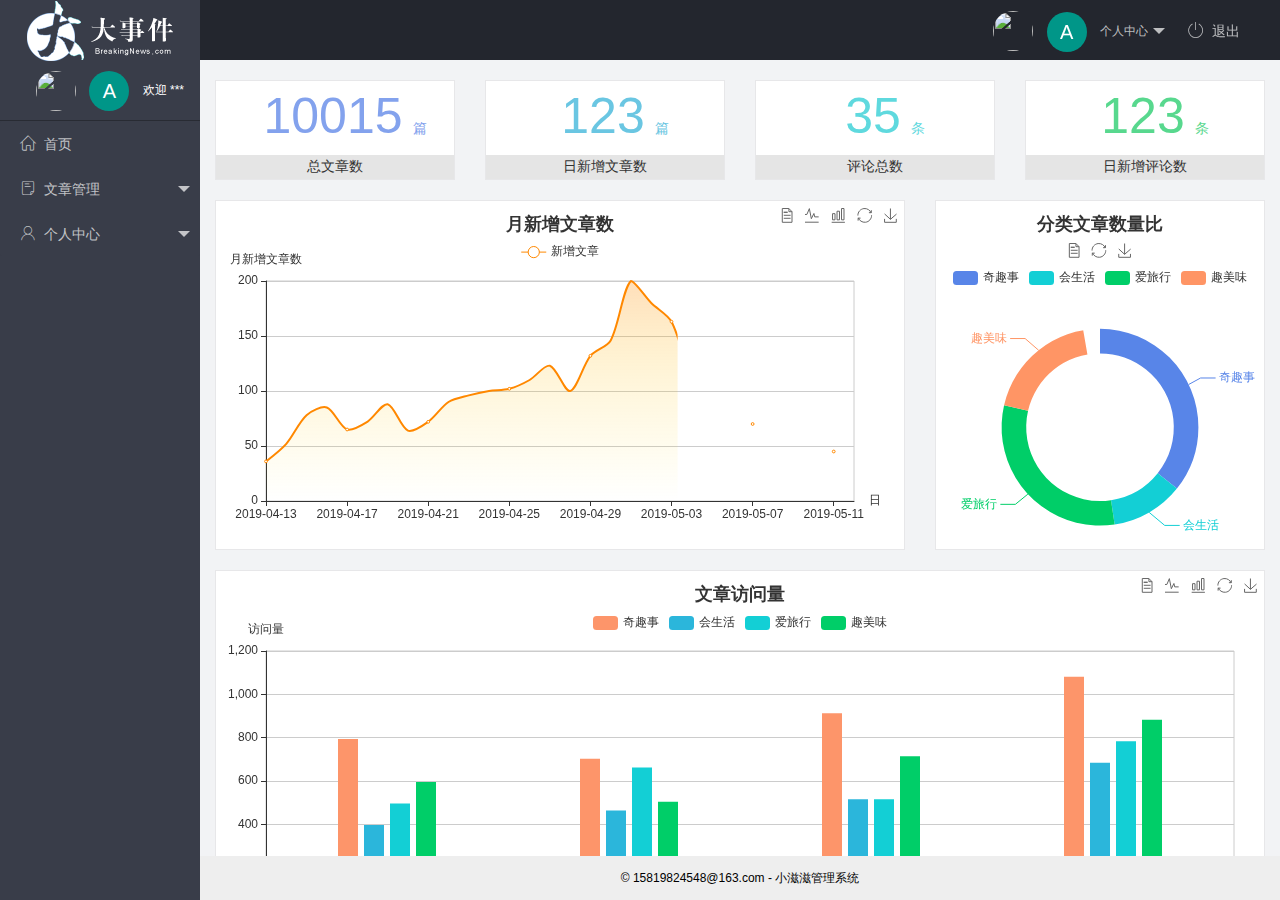
==== commit bafa6800: "完后个人中心功能的开发" ====
--- a/index.html
+++ b/index.html
@@ -41,9 +41,9 @@
                     个人中心 
                 </a>
                 <dl class="layui-nav-child">
-                    <dd><a href="">基本资料</a></dd>
-                    <dd><a href="">更换头像</a></dd>
-                    <dd><a href="">重置密码</a></dd>
+                    <dd><a href="./user/user_info.html" target="fm">基本资料</a></dd>
+                    <dd><a href="./user/user_avatar.html" target="fm">更换头像</a></dd>
+                    <dd><a href="./user/user_pwd.html" target="fm">重置密码</a></dd>
                 </dl>
             </li>
             <li class="layui-nav-item"><a href="javascript:;" id="btnLogout"><span class="iconfont icon-tuichu
@@ -74,9 +74,9 @@
                 <li class="layui-nav-item">
                     <a href="javascript:;"><span class="iconfont icon-user"></span>个人中心</a>
                     <dl class="layui-nav-child">
-                        <dd><a href="javascript:;"><i class="layui-icon layui-icon-user"></i>基本资料</a></dd>
-                        <dd><a href="javascript:;"><i class="layui-icon layui-icon-picture"></i>更换头像</a></dd>
-                        <dd><a href="javascript:;"><i class="layui-icon layui-icon-password"></i>重置密码</a></dd>
+                        <dd><a href="./user/user_info.html" target="fm"><i class="layui-icon layui-icon-user"></i>基本资料</a></dd>
+                        <dd><a href="./user/user_avatar.html" target="fm"><i class="layui-icon layui-icon-picture"></i>更换头像</a></dd>
+                        <dd><a href="./user/user_pwd.html" target="fm"><i class="layui-icon layui-icon-password"></i>重置密码</a></dd>
                     </dl>
                 </li>
             </ul>
